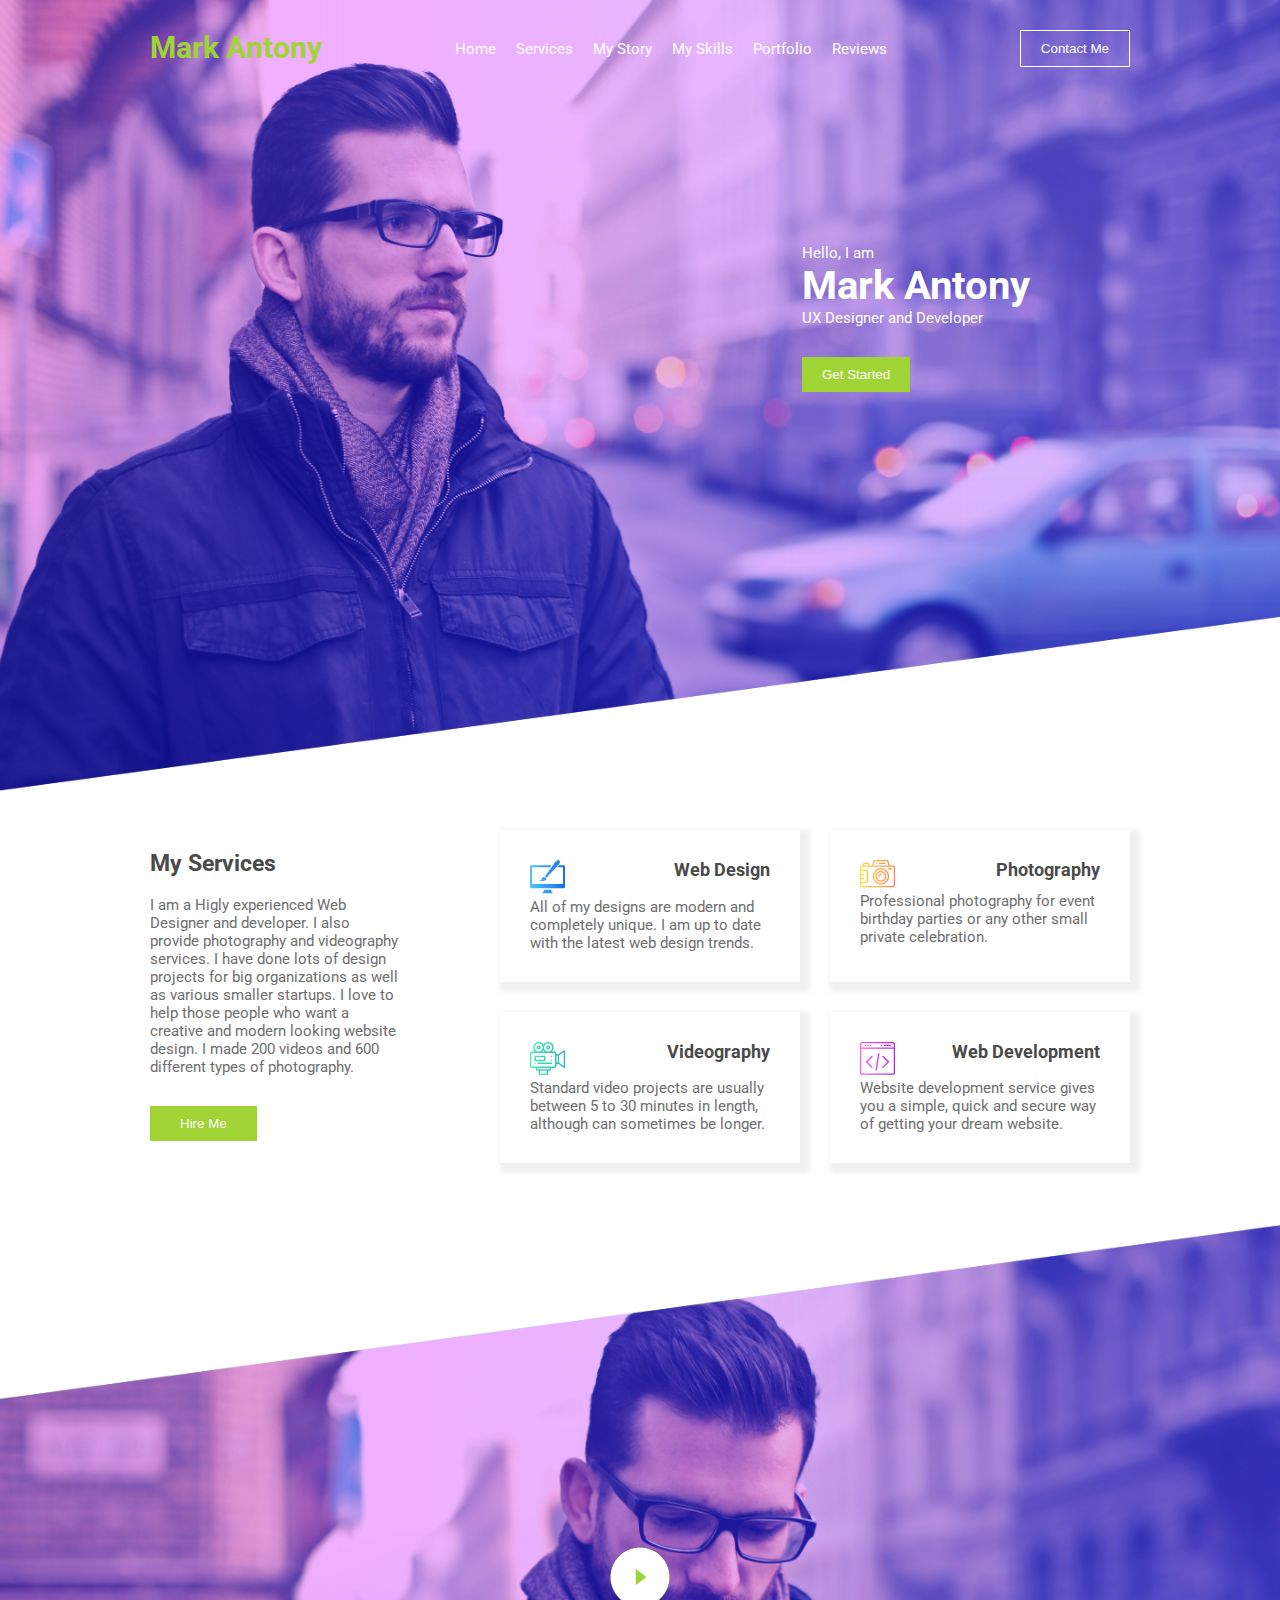
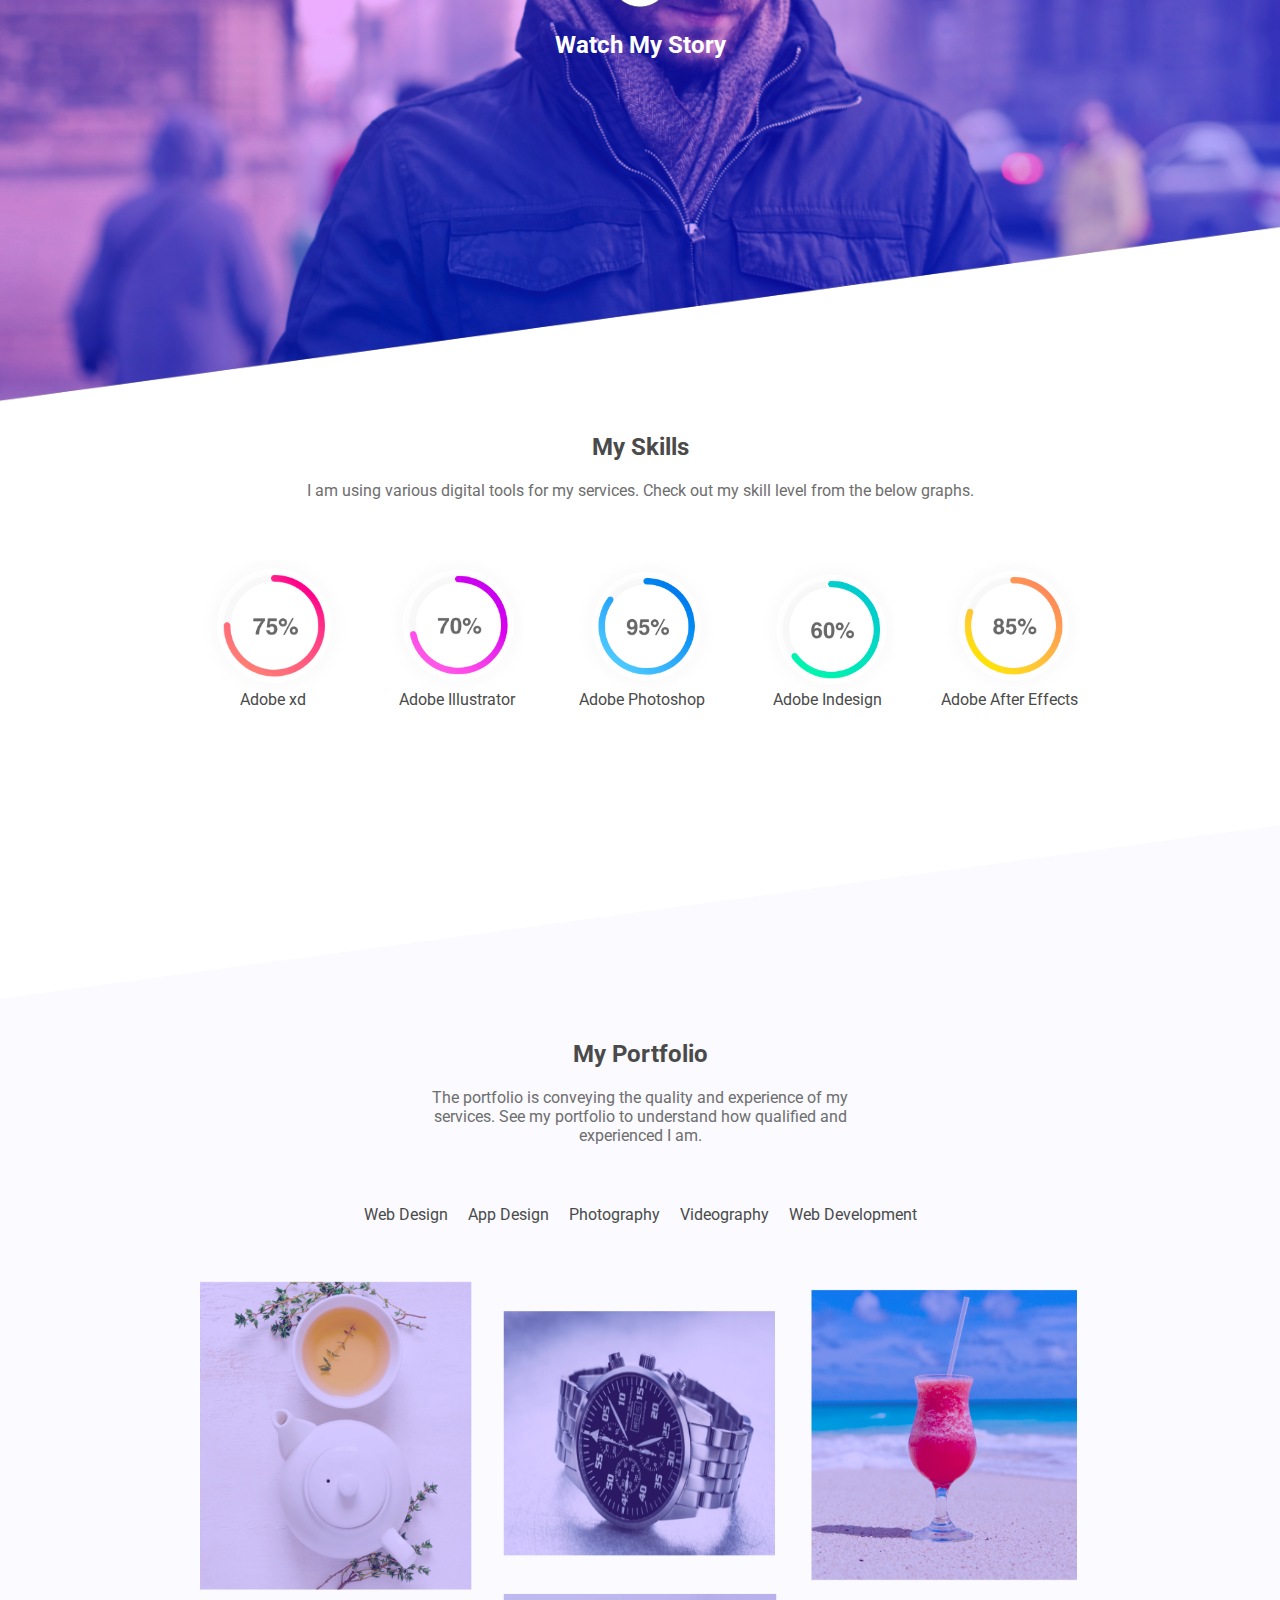
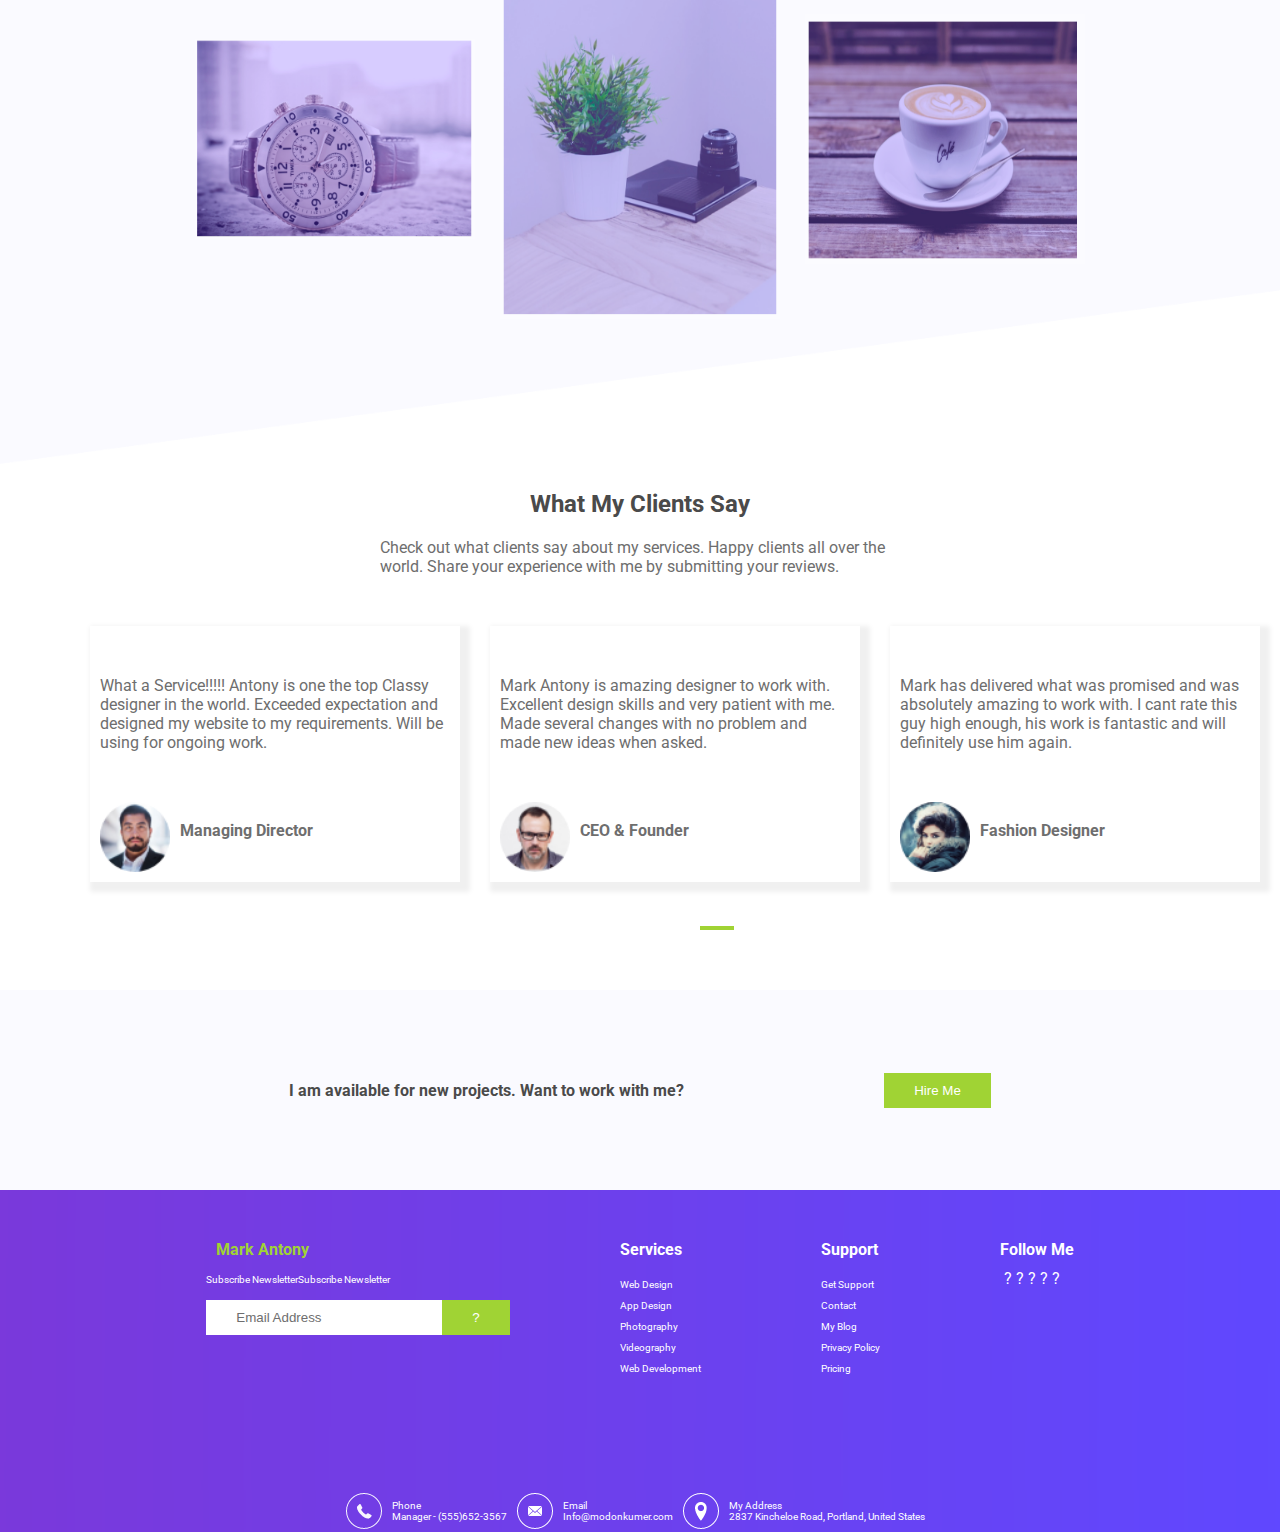
==== index.html @ 00789840 "." ====
<!DOCTYPE html>
<html lang="en">
<head>
  <meta charset="UTF-8">
  <meta name="viewport" content="width=device-width, initial-scale=1.0">
  <meta http-equiv="X-UA-Compatible" content="ie=edge">
  <link rel="stylesheet" href="/style.css">
  <link href="https://fonts.googleapis.com/css?family=Roboto&display=swap" rel="stylesheet" rel="stylesheet">
  <title>Personal Portfolio</title>
</head>
<body>
  <header>
    <div class="header">
       <h1>Mark Antony</h1>
      <nav>
        <ul>
          <li><a href ="#">Home</a></li>
          <li><a href ="#">Services</a></li>
          <li><a href ="#">My Story</a></li>
          <li><a href ="#">My Skills</a></li>
          <li><a href ="#">Portfolio</a></li>
          <li><a href ="#">Reviews</a></li>
        </ul>
      </nav>
      <button class="button1">Contact Me</button>
    </div>  
    <div class="second">
      <p>
        Hello, I am<br> <span class="name">Mark Antony</span><br>UX Designer and Developer<br>
        <button class="button2">Get Started</button>
      </p>
      
    </div>
  </header>
  <main>
    <section class="first">
      <div class="services1">
        <h2>My Services</h2>
        <p class="service1p">
          I am a Higly experienced Web Designer and developer. I also provide photography and videography services. I have done lots of design projects for big organizations as well as various smaller startups. I love to help those people who want a creative and modern looking website design. I made 200 videos and 600 different types of photography.
        </p>
        <button class="button3">
          Hire Me
        </button>
      </div>
      <div class="services2">
        <ul class="gridparent1">
          <li class="skills1">        
            <img src="/images/Union 4.png" alt="Picture of desktop">
            <h3>Web Design</h3>
            <p class="service1p">All of my designs are modern and completely unique. I am up to date with the latest web design trends.</p>
          </li>
          <li class="skills1">
            <img src="/images/Union 1.png" alt="Picture of camera">
            <h3>Photography</h3>
            <p class="service1p">Professional photography for event birthday parties or any other small private celebration.</p>
          </li>
          <li class="skills1">
            <img src="/images/Union 2.png" alt="Picture of video recorder">
            <h3>Videography</h3>
            <p class="service1p">Standard video projects are usually between 5 to 30 minutes in length, although can sometimes be longer.</p>
          </li>
          <li class="skills1">
            <img src="/images/Union 3.png" alt="Picture of code">
            <h3>Web Development</h3>
            <p class="service1p">Website development service gives you a simple, quick and secure way of getting your dream website.</p>
          </li>
        </ul>
      </div>
    </section>
    <section class="seconds">
      <a href="#">
        <img class="playbutton" src="/images/Group 8467.png" alt="">
      </a>
      <h2 class="video">Watch My Story</h2>
    </section>
    <section class="thirds">
      <h2>My Skills</h2>
      <p class="skilldescription">
        I am using various digital tools for my services. Check out my skill level from the below graphs.
      </p>
      <ul class="skillgroup">
        <li class="myskills xd">
          <img class="circles" src="/images/red.png" alt="red circle">
            Adobe xd
        </li>
        <li class="myskills">
          <img class="circles" src="/images/purple.png" alt="purple circle">
            Adobe Illustrator
        </li>
        <li class="myskills">
          <img class="circles" src="/images/blue.png" alt="blue cirlce">
            Adobe Photoshop
        </li>
         <li class="myskills">
          <img class="circles" src="/images/green.png" alt="green circle">
            Adobe Indesign
        </li>
        <li class="myskills effects">
          <img class="circles" src="/images/orange.png" alt="orange circle">
            Adobe After Effects
        </li>
      </ul>
    </section>
    <section class="fourths">
      <div class="myportfolio">
        <h2>My Portfolio</h2>
        <p class="fourthp">
          The portfolio is conveying the quality and experience of my services. See my portfolio to understand how qualified and experienced I am.
        </p>
      </div>
      <ul class="fourthportfolio">
        <li>
          <a href="#" class="hover">Web Design</a>
        </li>
        <li>
          <a href="#" class="hover">App Design</a>
        </li>
        <li>
          <a href="#" class="hover">Photography</a>
        </li>
        <li>
          <a href="#" class="hover">Videography</a>
        </li>
        <li>
          <a href="#" class="hover">Web Development</a>
        </li>
      </ul>
      <div class="imagegrid">
        <img class="portimages1" src="/images/teacup.png" alt="Teacup">
        <img class="portimages2" src="/images/watch2.png" alt="watch">
        <img class="portimages3" src="/images/drink.png" alt="drink">
        <img class="portimages4" src="/images/watch1.png" alt="watch">
        <img class="portimages5" src="/images/productivity.png" alt="plant and desk">
        <img class="portimages6" src="/images/coffee.png" alt="coffee">
      </div>
    </section>
    <section class="fifths">
      <div>
        <h2 class="soloh2">What My Clients Say</h2>
        <p class="clients">
          Check out what clients say about my services. Happy clients all over the world. Share your experience with me by submitting your reviews.
        </p>
      </div>
      <div>
        <ul class="clientgrid">
          <li class="clients1">
            <p>
              What a Service!!!!! Antony is one the top Classy designer in the world. Exceeded expectation and designed my website to my requirements. Will be using for ongoing work.
            </p>
            <div class="random">
              <img class="clientimage" src="/images/Mask Group 6.png" alt="Picture of man">
            <h4>
              David Beckham <br>
              <span class="h4">Managing Director</span>
            </h4>
            </div>
            
              
          </li>
          <li class="clients1">
            <p>
              Mark Antony is amazing designer to work with. Excellent design skills and very patient with me. Made several changes with no problem and made new ideas when asked.
            </p>
            <div class="random">
              <img class="clientimage" src="/images/Mask Group 18.png" alt="Picture of man">
            <h4>
              David Luiz <br>
              <span class="h4">CEO & Founder</span>
            </h4>
              
            </div>
          </li>
          <li class="clients1">
            <p>
              Mark has delivered what was promised and was absolutely amazing to work with. I cant rate this guy high enough, his work is fantastic and will definitely use him again.
            </p>
            <div class="random">
              <img class="clientimage" src="/images/Mask Group 19.png" alt="Picture of woman">
              <h4>
                Donna Karan <br> <span class="h4">Fashion Designer</span>
              </h4>
            </div>
          </li>
        </ul>
      </div>
      <div class="line">
      </div>
    </section>
    <section class="six">
      <p>
        I am available for new projects. Want to work with me?
      </p>
      <button class="hirebutton">
        Hire Me
      </button>
    </section>
  </main>
  <footer >
    <div class="final">
      <section class="final1">
        <h4 class="footername">Mark Antony</h4>
        <p class="footernews"><a href="#" class="hover2">Subscribe Newsletter</a>Subscribe Newsletter</p>
        <form action="">
          <input type="email" value="Email Address">
          <button class="question">
            ?
          </button>
        </form>
        
      </section>
      <section class="final2">
        <h4>Services</h4>
        <ul class="services3">
          <li>
            <a href="#" class="hover2">
              Web Design
            </a>
          </li>
          <li>
            <a href="#" class="hover2">
              App Design
            </a>
            
          </li>
          <li>
            <a href="#" class="hover2">              
              Photography
            </a>
            
          </li>
          <li>
            <a href="#" class="hover2">
              Videography
            </a>
            
          </li>
          <li>
            <a href="#" class="hover2">
              Web Development
            </a>
            
          </li>
        </ul>
      </section>
      <section class="final3">
        <h4>Support</h4>
        <ul class="support">
          <li>
            <a href="#" class="hover2">
              Get Support
            </a>
           
          </li>
          <li>
            <a href="#" class="hover2">
              Contact
            </a>
            
          </li>
          <li>
            <a href="#" class="hover2">
              My Blog
            </a>
            
          </li>
          <li>
            <a href="#" class="hover2">
              Privacy Policy
            </a>
            
          </li>
          <li>
            <a href="#" class="hover2">
              Pricing
            </a>
            
          </li>
        </ul>
      </section>
      <section class="final4">
        <h4>Follow Me</h4>
        <p class="entity">
        &quest;
        &quest;
        &quest;
        &quest;
        &quest;
        </p>
      </section>
    </div>
    
    <div class="contacts">
      <ul class="contactlistmain">
        <img src="/images/phone1.png" alt="Phone">
        <li class="contactlist">
          Phone<br>
          <span>Manager - (555)652-3567</span>
        </li>
        <img src="/images/mail2.png" alt="mail">
        <li class="contactlist">
          Email <br>
          <span>Info@modonkumer.com</span>
        </li>
        <img src="/images/map2.png" alt="map">
        <li class="contactlist">
          My Address <br>
          <span>2837 Kincheloe Road, Portland, United States</span>
        </li>
      </ul>
    </div>
    
  </footer>
</body>
</html>
---- style.css ----
* {
  margin: 0;
  padding: 0;
}
body {
  /* height: 100%; */
}
header {
  background-image: url(/images/Mask\ Group\ 17.png), url(/images/Component\ 1\ –\ 1.png);
  position: relative;
  background-position: center;
  background-repeat: no-repeat;
  background-size: cover;
  background-blend-mode: overlay;
  color: #ffffff;
  font-family: 'Roboto', sans-serif;
  height: 800px;
}
.header {
  display: flex;
  justify-content: space-between;
  align-items: flex-start;
  margin: 0 150px;
  font-size: 15px;
  padding-top: 30px
} 
.first {
  display: flex;
  justify-content: space-between;
  align-items: flex-start;
  margin: 0 150px 50px 150px;
  font-size: 15px;
  padding-top: 30px;
  
} 
.second {
  display: flex;
  justify-content: flex-end;
  align-items: center;
  height: 500px;
  margin-right: 250px;
  font-size: 15px;
}
.name {
  font-size: 40px;
  font-weight: bold;
}
.button2 {
  color: #ffffff;
  margin-top: 30px;
  background-color: #A0D334;
  padding: 10px 20px;
  border: none;
}
h1 {
  color: #A0D334;
  font-family: 'Roboto', sans-serifo;
  
  /* padding-left: 50px;
  padding-top: 50px */
}
ul {
   list-style: none;
   display: flex;
   justify-content: space-between;
}
li {
  padding: 10px;
}
a {
  text-decoration: none;
  color: #ffffff;
}
a:hover {
  color: #A0D334;
  border-bottom: 1px solid #A0D334;
  padding-bottom: 4px;
}
.button1 {
  color: #ffffff;
  background-color: transparent;
  border: 1px solid #ffffff;
  padding: 10px 20px;
}
button:hover {
  background-color: #009a00;
}
main {
  font-family: 'Roboto', sans-serifo;
}
.services1 {
  padding-right: 100px;
}
h2 {
  color: #4A4A4A;
  margin: 20px 0;
  
}
.service1p {
  color: #6E6E6E;
  clear: both;
}
.button3 {
  color: #ffffff;
  margin-top: 30px;
  background-color: #A0D334;
  padding: 10px 30px;
  border: none;
}
.services2 {
  
}
.gridparent1 {
  display: grid;
  grid-template-columns: 300px 300px;
  grid-gap: 30px;
  /* grid-template-rows: 300px 300px; */
  
}
.skills1 {
  box-shadow: 5px 5px 5px 5px #f0f0f0;
  padding: 30px;

}
img {
  display: inline;

}
h3 {
  color: #4A4A4A;
  float: right;
}
.seconds {
  background-image: url(/images/Video\ pic.png), url(/images/Path\ 2834.png);
  background-blend-mode: overlay;
  position: relative;
  background-position: center;
  background-repeat: no-repeat;
  background-size: cover;
  height: 800px;
  display: flex;
  justify-content: center;
  align-items: center;
  flex-direction: column;
}
.video {
  color: #ffffff;
  display: block;
}
.playbutton {
  margin: 0 auto;
  height: 60px;
}
.thirds {
  text-align: center;
  margin-bottom: 100px;

}
.skilldescription {
  color: #6E6E6E;
  margin-bottom: 50px;
}
.skillgroup {
  margin: 0 150px 50px 150px;
}
.myskills {
  color: #4A4A4A;
  display: flex;
  justify-content: center;
  align-items: center;
  flex-direction: column;
}
.circles {
  height: 130px;
}
.xd {
  padding-left: 50px;
}
.effects {
  padding-right: 50px;
}
.fourths {
  text-align: center;
  background-image: url(/images/Path\ 2836.png);
  background-size: cover;
  background-repeat: no-repeat;
  background-position: center;
  position: center;
  height: 1250px;
  padding-top: 1px;
}
.myportfolio {
  display: flex;
  justify-content: center;
  align-items: center;
  margin-top: 200px;
  margin-bottom: 50px;
  padding: 0 400px;
  flex-direction: column;
}
.fourthp {
  color: #6E6E6E;
}
.fourthportfolio {
  color: #4A4A4A;
  display: flex;
  justify-content: center;
  margin-bottom: 50px;
}
.hover {
  color: #4A4A4A;
}
.hover:hover {
  color: #A0D334;
  border-bottom: 1px solid #A0D334;
  padding-bottom: 4px;
}
.imagegrid {
  display: grid;
  justify-content: center;
  grid-template-columns: 300px 300px 300px;
  grid-template-rows: 300px 300px;
  grid-gap: 5px;
}
.portimages1 {
  height: 320px;
  width: 280px;
  justify-self: center;
  align-self: center;
}
.portimages2 {
  height: 250px;
  width: 280px;
  justify-self: center;
  align-self: center;
}
.portimages3 {
  height: 300px;
  width: 280px;
  justify-self: center;
  align-self: center;
}
.portimages4 {
  height: 200px;
  width: 280px;
  justify-self: center;
  align-self: center;
}
.portimages5 {
  height: 330px;
  width: 280px;
  justify-self: center;
  align-self: start;
}
.portimages6 {
  height: 250px;
  width: 280px;
  justify-self: center;
  align-self: center;
}
.fifths {
  text-align: left;
  height: 500px;
}
.soloh2 {
  text-align: center;
}
.clients {
  color: #6E6E6E;
  padding: 0 380px;
  margin-bottom: 50px;

}
.clientgrid {
  display: grid;
  grid-gap: 100px;
  grid-template-columns: 300px 300px 300px;
  justify-content: center;
  height: 200px;
}
.clients1 {
  display: flex;
  flex-direction: column;
  justify-content: flex-start;
  color: #6E6E6E;
  box-shadow: 5px 5px 5px 5px #f0f0f0;
  width: 350px;
  clear: both;
  padding-top: 50px;
}
.random {
  display: flex;
  padding-top: 50px;
}
.clientimage {
  height: 70px;
}
.h4 {
  color: #6E6E6E;
}
h4 {
  color: #4A4A4A;
  padding-left: 10px;
}
.line {
  border: 2px solid #A0D334;
  margin-top: 100px;
  width: 30px;
  margin-left: 700px;
}
.six {
  background-image: url(/images/Path\ 8198.png);
  background-size: cover;
  background-position: center;
  background-repeat: no-repeat;
  height: 200px;
  color: #4A4A4A;
  font-weight: bold;
  display: flex;
  justify-content: center;
  align-items: center;
}
.hirebutton {
  color: #ffffff;
  margin-left: 200px;
  background-color: #A0D334;
  padding: 10px 30px;
  border: none;
}
.final {
  background-image: url(/images/Rectangle\ 115.png);
  background-size: cover;
  background-position: center;
  background-repeat: no-repeat;
  height: 300px;
  display: flex;
  justify-content: center;
  /* flex-direction: column; */
  align-items: flex-start;
  color: #ffffff;
  font-family: 'Roboto', sans-serifo;
}
.final1 {
  display: flex;
  justify-content: center;
  flex-direction: column;
  margin: 50px 50px 0 50px;
}
.final2 {
  margin: 50px 50px 0 50px;

}
.services3 {
  display: flex;
  justify-content: center;
  flex-direction: column;
  font-size: 10px;
  line-height: 1px;
  margin-top: 15px;
}
.final3 {
  margin: 50px 50px 0 50px;
}
 .support {
  display: flex;
  justify-content: flex-start;
  flex-direction: column;
  font-size: 10px;
  line-height: 1px;
  margin-top: 15px;
}
.final4 {
  display: flex;
  justify-content: flex-start;
  flex-direction: column;
  margin: 50px 50px 0 50px;

}
h4 {
  color: #ffffff;
}
.footername {
  color: #A0D334;
}
.footernews {
  font-size: 10px;
  margin: 15px 0;
}
.question {
  color: #ffffff;
  background-color: #A0D334;
  padding: 10px 30px;
  border: none;
}
input {
  color: #6E6E6E;
  background-color: #ffffff;
  padding: 10px 30px;
  border: none;
  margin-right: -5px;
}
.entity {
  text-align: center;
  margin-top: 10px;
}
.contacts {
  background-image: url(/images/Rectangle\ 115.png);
  background-size: cover;
  background-position: center;
  background-repeat: no-repeat;
  color: #ffffff;
  font-family: 'Roboto', sans-serifo;
  font-size: 10px;
  display: flex;
  justify-content: center;
}
.border {
  border-bottom: 2px solid #ffffff;
  border-width: 1px;
  padding: 0 10px;
}
.contactlistmain {
  display: flex;
  align-items: center;
  justify-content: center;
  
  
}
.contactlist {
  text-align: left;
}
.hover2 {
  color: #ffffff;
}
.hover:hover {
  color: #A0D334;
  border-bottom: 1px solid #A0D334;
  padding-bottom: 4px;
}
@media screen and (max-width: 600px) {
  * {
    margin: 0;
    padding: 0;
  }
  .header {
    width: 100%;
    text-align: center;
    display: flex;
    align-items: center;
    padding-right: 150px;
  }
  .first {
    display: flex;
    justify-content: center;
  }
  .services1 {
    display: flex;
    justify-content: center;
    flex-direction: column;
    width: 100%;
    height: 100px;
    align-items: flex-start;
  }
  .services2 {
    display: flex;
    justify-content: center;
    flex-direction: column;
    width: 100%;
    align-items: flex-end;
  }
  .skillgroup {
    display: flex;
    justify-content: center;
    align-items: center;
  }
  ul {
    display: flex;
    justify-content: center;
    align-items: center;
  }
}
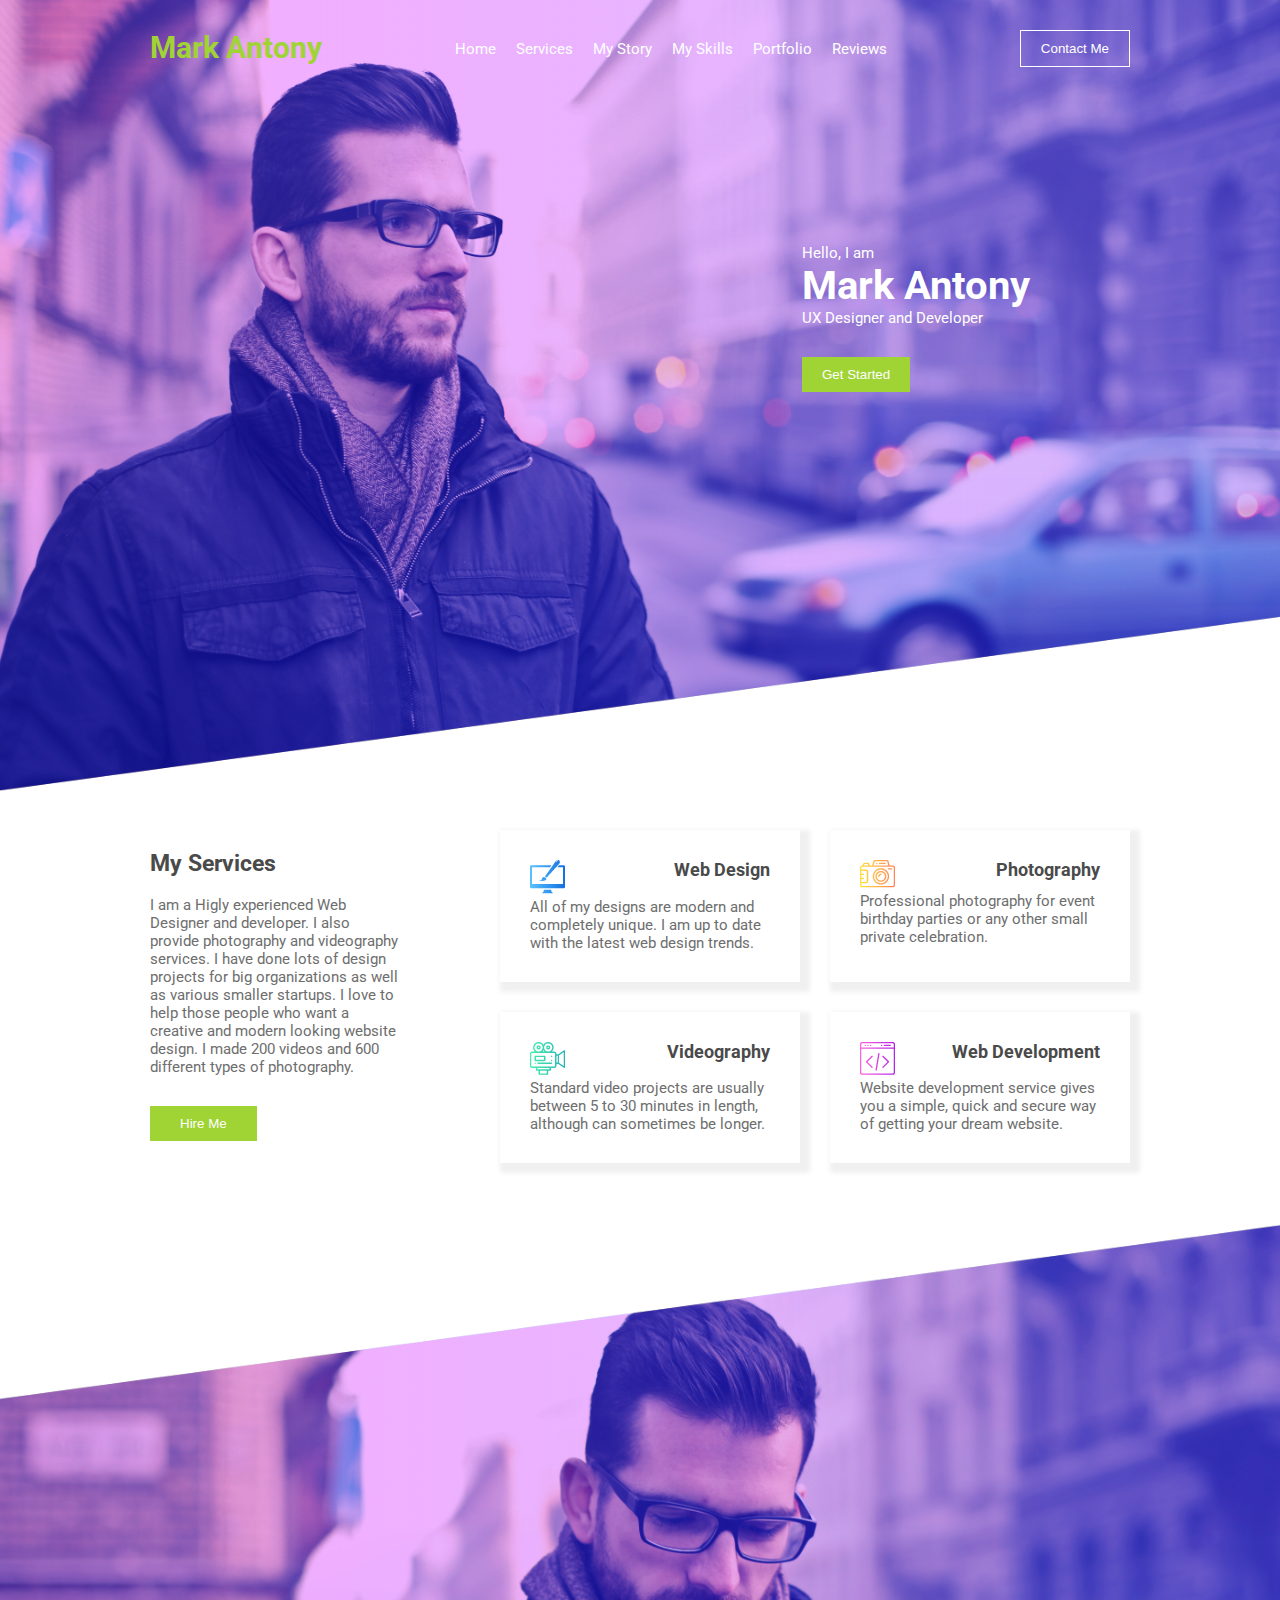
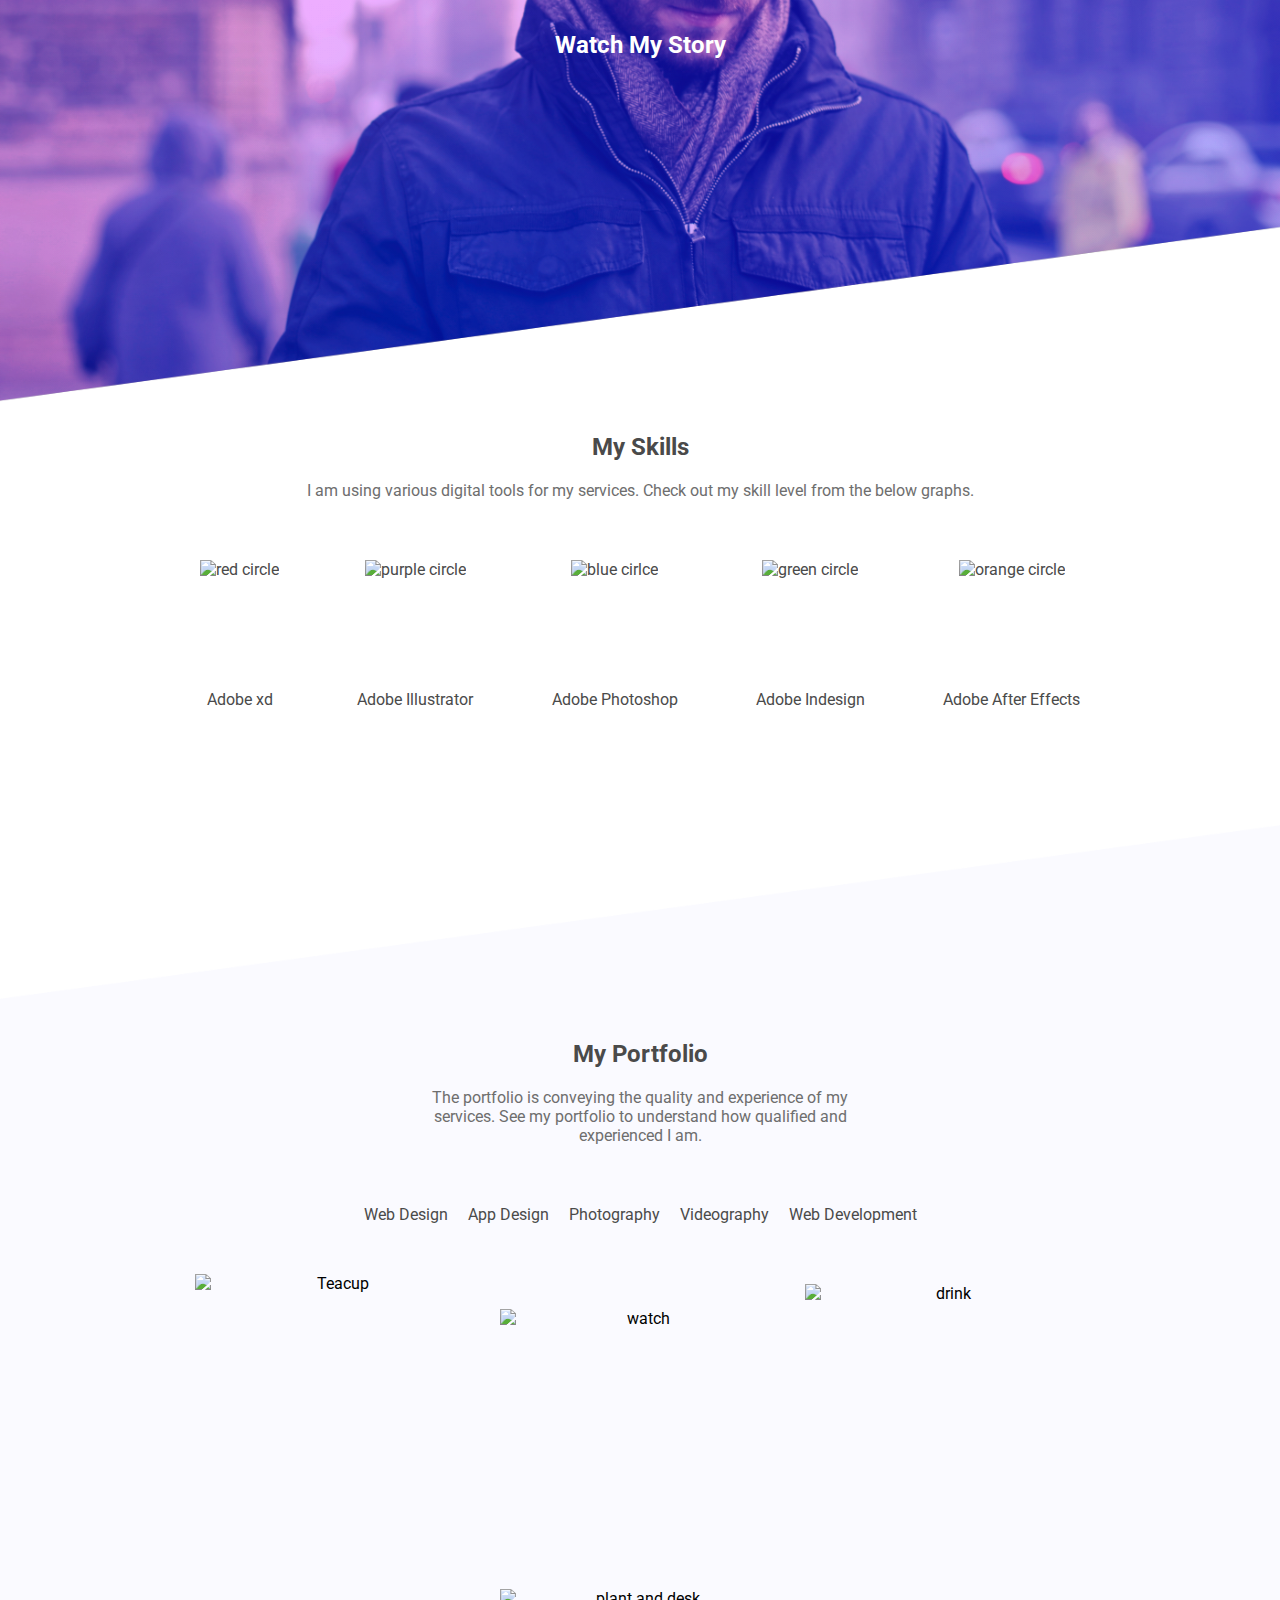
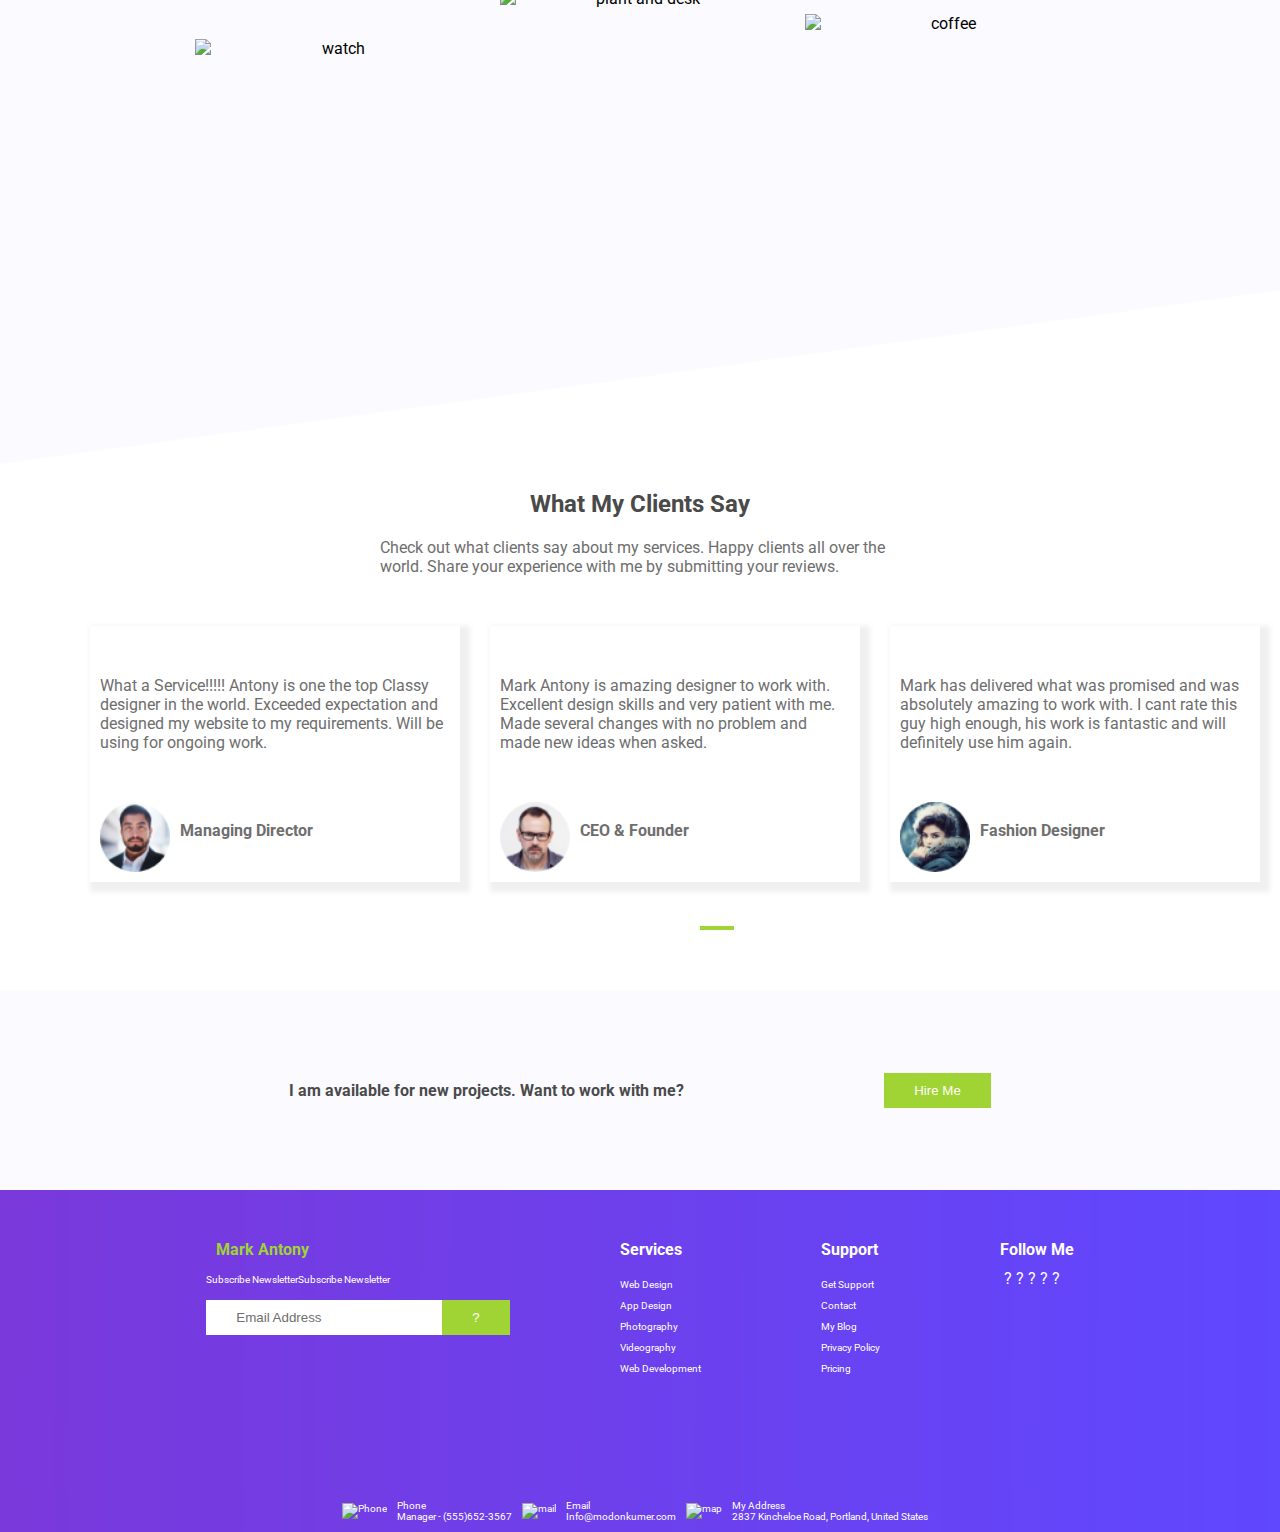
==== commit b483611a: "." ====
--- a/index.html
+++ b/index.html
@@ -4,7 +4,7 @@
   <meta charset="UTF-8">
   <meta name="viewport" content="width=device-width, initial-scale=1.0">
   <meta http-equiv="X-UA-Compatible" content="ie=edge">
-  <link rel="stylesheet" href="/style.css">
+  <link rel="stylesheet" href="style.css">
   <link href="https://fonts.googleapis.com/css?family=Roboto&display=swap" rel="stylesheet" rel="stylesheet">
   <title>Personal Portfolio</title>
 </head>
@@ -46,22 +46,22 @@
       <div class="services2">
         <ul class="gridparent1">
           <li class="skills1">        
-            <img src="/images/Union 4.png" alt="Picture of desktop">
+            <img src="images/Union 4.png" alt="Picture of desktop">
             <h3>Web Design</h3>
             <p class="service1p">All of my designs are modern and completely unique. I am up to date with the latest web design trends.</p>
           </li>
           <li class="skills1">
-            <img src="/images/Union 1.png" alt="Picture of camera">
+            <img src="images/Union 1.png" alt="Picture of camera">
             <h3>Photography</h3>
             <p class="service1p">Professional photography for event birthday parties or any other small private celebration.</p>
           </li>
           <li class="skills1">
-            <img src="/images/Union 2.png" alt="Picture of video recorder">
+            <img src="images/Union 2.png" alt="Picture of video recorder">
             <h3>Videography</h3>
             <p class="service1p">Standard video projects are usually between 5 to 30 minutes in length, although can sometimes be longer.</p>
           </li>
           <li class="skills1">
-            <img src="/images/Union 3.png" alt="Picture of code">
+            <img src="images/Union 3.png" alt="Picture of code">
             <h3>Web Development</h3>
             <p class="service1p">Website development service gives you a simple, quick and secure way of getting your dream website.</p>
           </li>
@@ -70,7 +70,7 @@
     </section>
     <section class="seconds">
       <a href="#">
-        <img class="playbutton" src="/images/Group 8467.png" alt="">
+        <img class="playbutton" srcimages/Group 8467.png" alt="">
       </a>
       <h2 class="video">Watch My Story</h2>
     </section>
@@ -81,23 +81,23 @@
       </p>
       <ul class="skillgroup">
         <li class="myskills xd">
-          <img class="circles" src="/images/red.png" alt="red circle">
+          <img class="circles" src=images/red.png" alt="red circle">
             Adobe xd
         </li>
         <li class="myskills">
-          <img class="circles" src="/images/purple.png" alt="purple circle">
+          <img class="circles" src=images/purple.png" alt="purple circle">
             Adobe Illustrator
         </li>
         <li class="myskills">
-          <img class="circles" src="/images/blue.png" alt="blue cirlce">
+          <img class="circles" src=images/blue.png" alt="blue cirlce">
             Adobe Photoshop
         </li>
          <li class="myskills">
-          <img class="circles" src="/images/green.png" alt="green circle">
+          <img class="circles" src=images/green.png" alt="green circle">
             Adobe Indesign
         </li>
         <li class="myskills effects">
-          <img class="circles" src="/images/orange.png" alt="orange circle">
+          <img class="circles" src=images/orange.png" alt="orange circle">
             Adobe After Effects
         </li>
       </ul>
@@ -127,12 +127,12 @@
         </li>
       </ul>
       <div class="imagegrid">
-        <img class="portimages1" src="/images/teacup.png" alt="Teacup">
-        <img class="portimages2" src="/images/watch2.png" alt="watch">
-        <img class="portimages3" src="/images/drink.png" alt="drink">
-        <img class="portimages4" src="/images/watch1.png" alt="watch">
-        <img class="portimages5" src="/images/productivity.png" alt="plant and desk">
-        <img class="portimages6" src="/images/coffee.png" alt="coffee">
+        <img class="portimages1" srcimages/teacup.png" alt="Teacup">
+        <img class="portimages2" srcimages/watch2.png" alt="watch">
+        <img class="portimages3" srcimages/drink.png" alt="drink">
+        <img class="portimages4" srcimages/watch1.png" alt="watch">
+        <img class="portimages5" srcimages/productivity.png" alt="plant and desk">
+        <img class="portimages6" srcimages/coffee.png" alt="coffee">
       </div>
     </section>
     <section class="fifths">
@@ -149,7 +149,8 @@
               What a Service!!!!! Antony is one the top Classy designer in the world. Exceeded expectation and designed my website to my requirements. Will be using for ongoing work.
             </p>
             <div class="random">
-              <img class="clientimage" src="/images/Mask Group 6.png" alt="Picture of man">
+              <img class="clientimage" src="
+images/Mask Group 6.png" alt="Picture of man">
             <h4>
               David Beckham <br>
               <span class="h4">Managing Director</span>
@@ -163,7 +164,8 @@
               Mark Antony is amazing designer to work with. Excellent design skills and very patient with me. Made several changes with no problem and made new ideas when asked.
             </p>
             <div class="random">
-              <img class="clientimage" src="/images/Mask Group 18.png" alt="Picture of man">
+              <img class="clientimage" src="
+images/Mask Group 18.png" alt="Picture of man">
             <h4>
               David Luiz <br>
               <span class="h4">CEO & Founder</span>
@@ -176,7 +178,8 @@
               Mark has delivered what was promised and was absolutely amazing to work with. I cant rate this guy high enough, his work is fantastic and will definitely use him again.
             </p>
             <div class="random">
-              <img class="clientimage" src="/images/Mask Group 19.png" alt="Picture of woman">
+              <img class="clientimage" src="
+images/Mask Group 19.png" alt="Picture of woman">
               <h4>
                 Donna Karan <br> <span class="h4">Fashion Designer</span>
               </h4>
@@ -292,17 +295,17 @@
     
     <div class="contacts">
       <ul class="contactlistmain">
-        <img src="/images/phone1.png" alt="Phone">
+        <img srcimages/phone1.png" alt="Phone">
         <li class="contactlist">
           Phone<br>
           <span>Manager - (555)652-3567</span>
         </li>
-        <img src="/images/mail2.png" alt="mail">
+        <img srcimages/mail2.png" alt="mail">
         <li class="contactlist">
           Email <br>
           <span>Info@modonkumer.com</span>
         </li>
-        <img src="/images/map2.png" alt="map">
+        <img srcimages/map2.png" alt="map">
         <li class="contactlist">
           My Address <br>
           <span>2837 Kincheloe Road, Portland, United States</span>
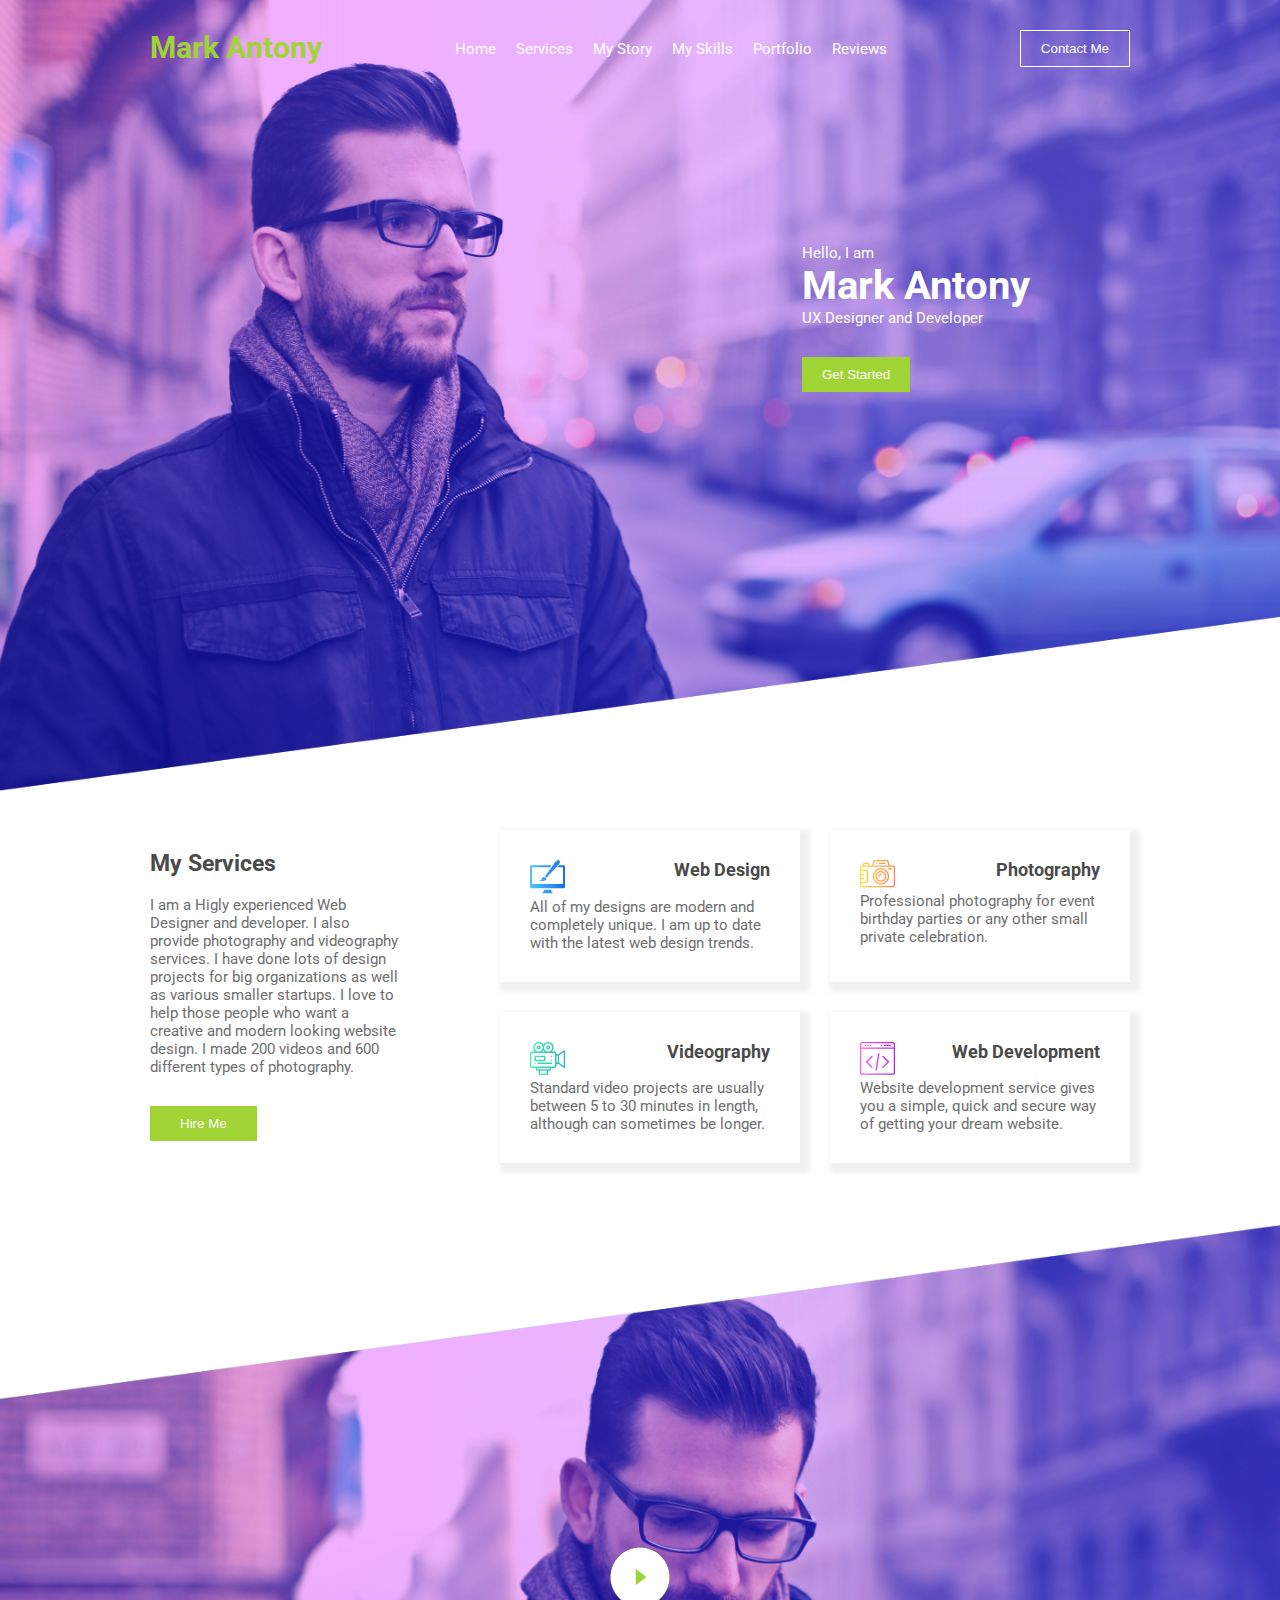
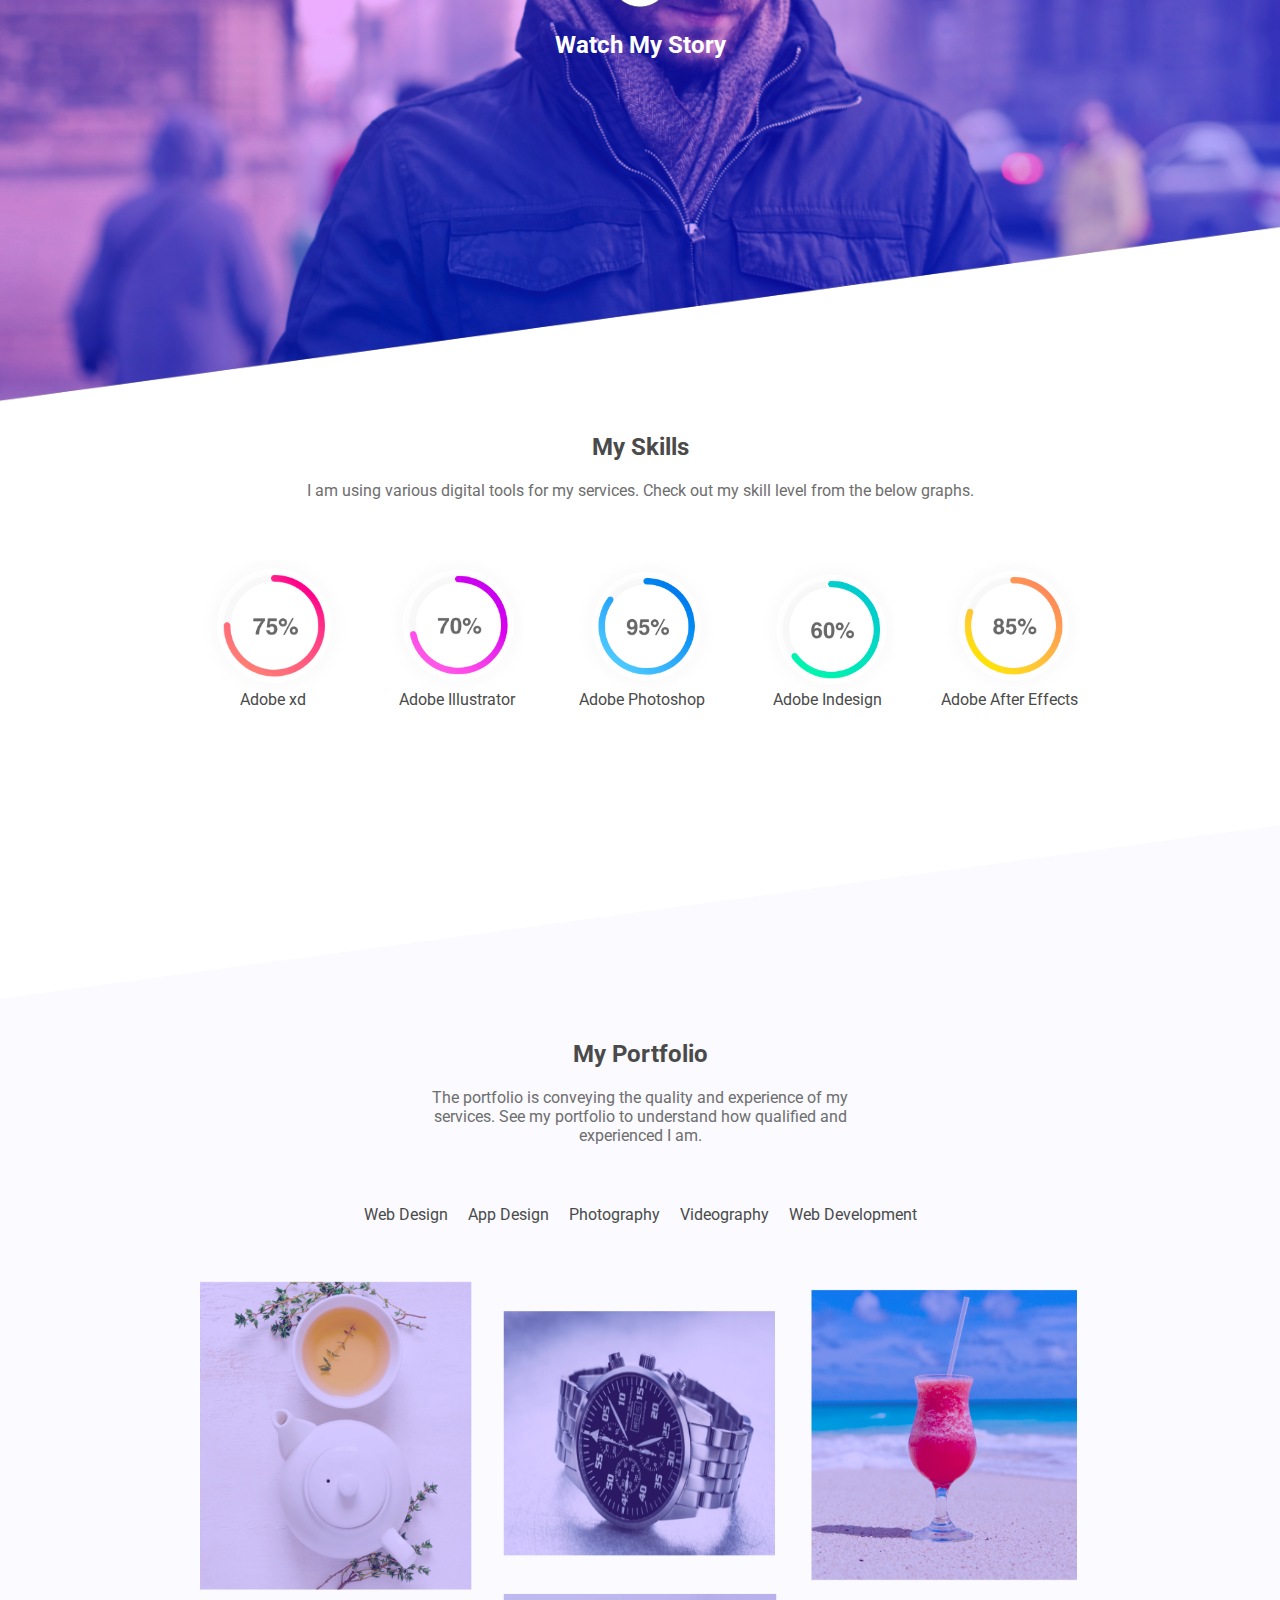
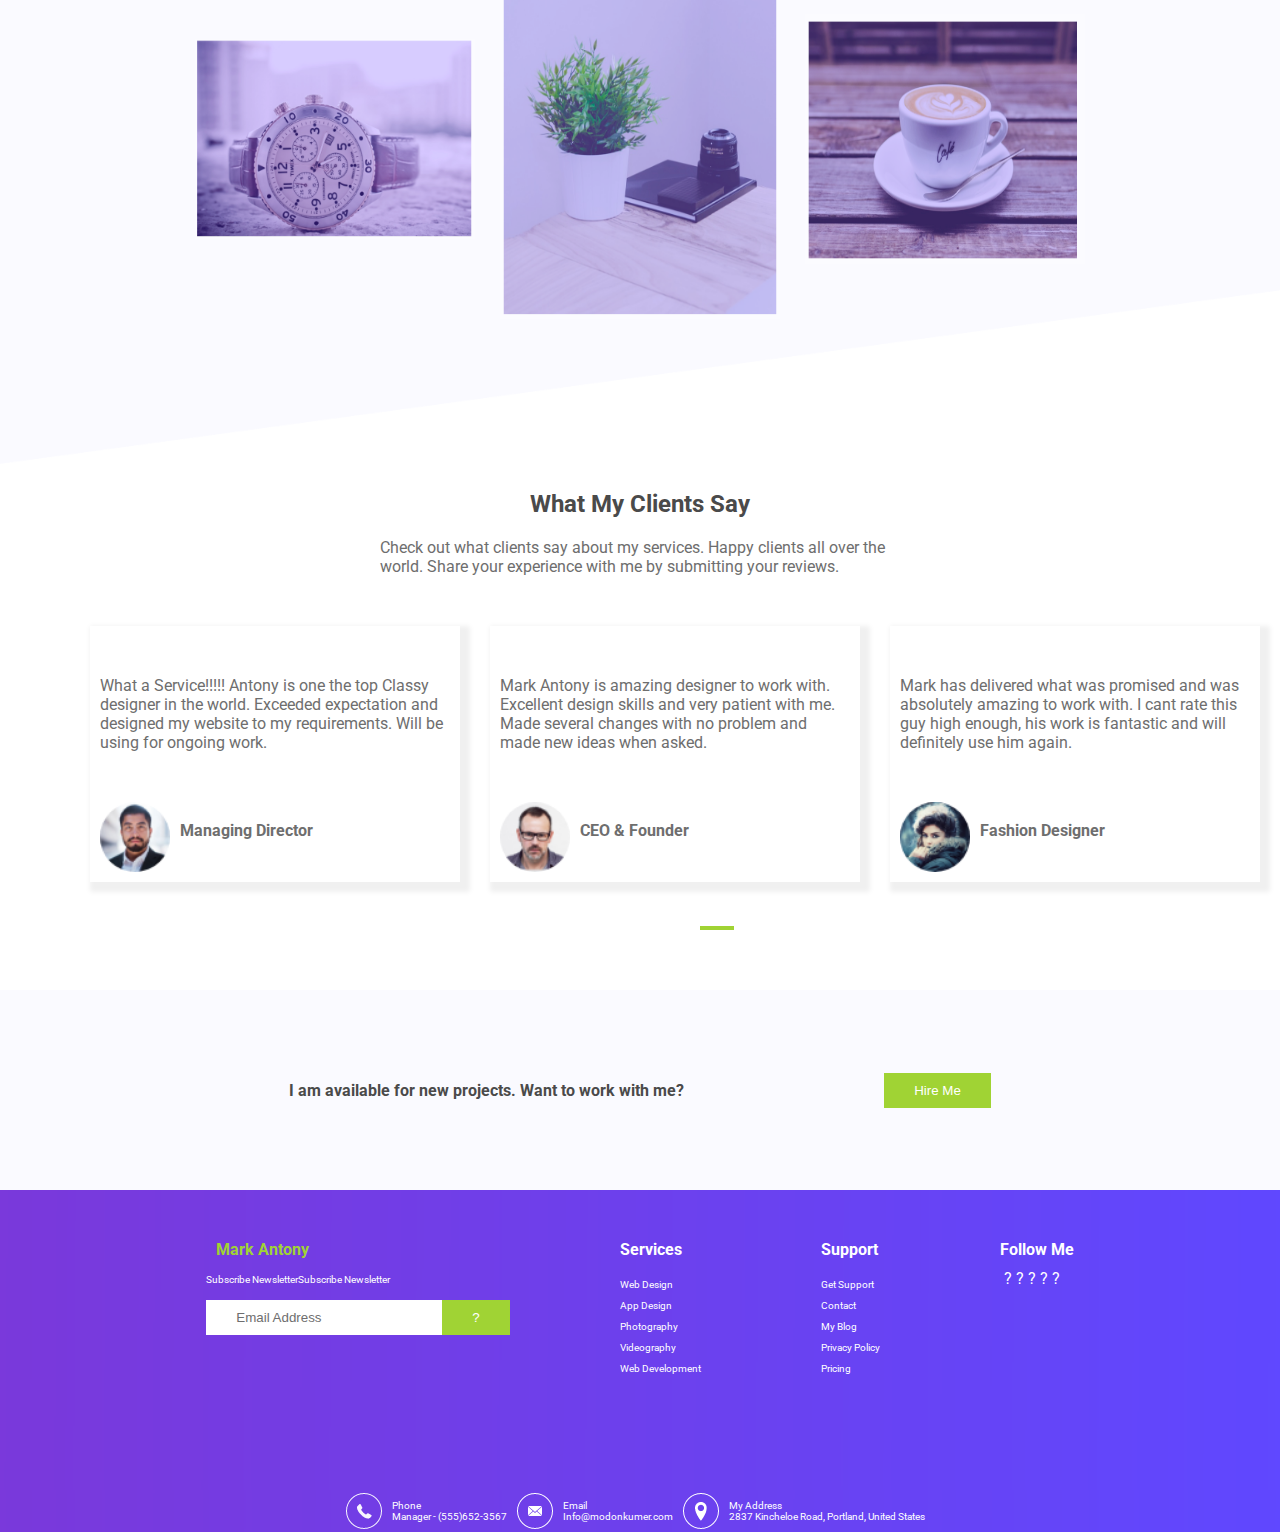
==== commit f4b7f3c5: "Updated for web deployment" ====
--- a/index.html
+++ b/index.html
@@ -4,8 +4,8 @@
   <meta charset="UTF-8">
   <meta name="viewport" content="width=device-width, initial-scale=1.0">
   <meta http-equiv="X-UA-Compatible" content="ie=edge">
-  <link rel="stylesheet" href="style.css">
-  <link href="https://fonts.googleapis.com/css?family=Roboto&display=swap" rel="stylesheet" rel="stylesheet">
+  <link rel="stylesheet" href="/style.css">
+  <link href="https://fonts.googleapis.com/css?family=Roboto&display=swap" rel="stylesheet">
   <title>Personal Portfolio</title>
 </head>
 <body>
@@ -46,22 +46,22 @@
       <div class="services2">
         <ul class="gridparent1">
           <li class="skills1">        
-            <img src="images/Union 4.png" alt="Picture of desktop">
+            <img src="/images/Union 4.png" alt="Picture of desktop">
             <h3>Web Design</h3>
             <p class="service1p">All of my designs are modern and completely unique. I am up to date with the latest web design trends.</p>
           </li>
           <li class="skills1">
-            <img src="images/Union 1.png" alt="Picture of camera">
+            <img src="/images/Union 1.png" alt="Picture of camera">
             <h3>Photography</h3>
             <p class="service1p">Professional photography for event birthday parties or any other small private celebration.</p>
           </li>
           <li class="skills1">
-            <img src="images/Union 2.png" alt="Picture of video recorder">
+            <img src="/images/Union 2.png" alt="Picture of video recorder">
             <h3>Videography</h3>
             <p class="service1p">Standard video projects are usually between 5 to 30 minutes in length, although can sometimes be longer.</p>
           </li>
           <li class="skills1">
-            <img src="images/Union 3.png" alt="Picture of code">
+            <img src="/images/Union 3.png" alt="Picture of code">
             <h3>Web Development</h3>
             <p class="service1p">Website development service gives you a simple, quick and secure way of getting your dream website.</p>
           </li>
@@ -70,7 +70,7 @@
     </section>
     <section class="seconds">
       <a href="#">
-        <img class="playbutton" srcimages/Group 8467.png" alt="">
+        <img class="playbutton" src="/images/Group 8467.png" alt="">
       </a>
       <h2 class="video">Watch My Story</h2>
     </section>
@@ -81,23 +81,23 @@
       </p>
       <ul class="skillgroup">
         <li class="myskills xd">
-          <img class="circles" src=images/red.png" alt="red circle">
+          <img class="circles" src="/images/red.png" alt="red circle">
             Adobe xd
         </li>
         <li class="myskills">
-          <img class="circles" src=images/purple.png" alt="purple circle">
+          <img class="circles" src="/images/purple.png" alt="purple circle">
             Adobe Illustrator
         </li>
         <li class="myskills">
-          <img class="circles" src=images/blue.png" alt="blue cirlce">
+          <img class="circles" src="/images/blue.png" alt="blue cirlce">
             Adobe Photoshop
         </li>
          <li class="myskills">
-          <img class="circles" src=images/green.png" alt="green circle">
+          <img class="circles" src="/images/green.png" alt="green circle">
             Adobe Indesign
         </li>
         <li class="myskills effects">
-          <img class="circles" src=images/orange.png" alt="orange circle">
+          <img class="circles" src="/images/orange.png" alt="orange circle">
             Adobe After Effects
         </li>
       </ul>
@@ -127,12 +127,12 @@
         </li>
       </ul>
       <div class="imagegrid">
-        <img class="portimages1" srcimages/teacup.png" alt="Teacup">
-        <img class="portimages2" srcimages/watch2.png" alt="watch">
-        <img class="portimages3" srcimages/drink.png" alt="drink">
-        <img class="portimages4" srcimages/watch1.png" alt="watch">
-        <img class="portimages5" srcimages/productivity.png" alt="plant and desk">
-        <img class="portimages6" srcimages/coffee.png" alt="coffee">
+        <img class="portimages1" src="/images/teacup.png" alt="Teacup">
+        <img class="portimages2" src="/images/watch2.png" alt="watch">
+        <img class="portimages3" src="/images/drink.png" alt="drink">
+        <img class="portimages4" src="/images/watch1.png" alt="watch">
+        <img class="portimages5" src="/images/productivity.png" alt="plant and desk">
+        <img class="portimages6" src="/images/coffee.png" alt="coffee">
       </div>
     </section>
     <section class="fifths">
@@ -149,8 +149,7 @@
               What a Service!!!!! Antony is one the top Classy designer in the world. Exceeded expectation and designed my website to my requirements. Will be using for ongoing work.
             </p>
             <div class="random">
-              <img class="clientimage" src="
-images/Mask Group 6.png" alt="Picture of man">
+              <img class="clientimage" src="/images/Mask Group 6.png" alt="Picture of man">
             <h4>
               David Beckham <br>
               <span class="h4">Managing Director</span>
@@ -164,8 +163,7 @@
               Mark Antony is amazing designer to work with. Excellent design skills and very patient with me. Made several changes with no problem and made new ideas when asked.
             </p>
             <div class="random">
-              <img class="clientimage" src="
-images/Mask Group 18.png" alt="Picture of man">
+              <img class="clientimage" src="/images/Mask Group 18.png" alt="Picture of man">
             <h4>
               David Luiz <br>
               <span class="h4">CEO & Founder</span>
@@ -178,8 +176,7 @@
               Mark has delivered what was promised and was absolutely amazing to work with. I cant rate this guy high enough, his work is fantastic and will definitely use him again.
             </p>
             <div class="random">
-              <img class="clientimage" src="
-images/Mask Group 19.png" alt="Picture of woman">
+              <img class="clientimage" src="/images/Mask Group 19.png" alt="Picture of woman">
               <h4>
                 Donna Karan <br> <span class="h4">Fashion Designer</span>
               </h4>
@@ -295,17 +292,17 @@
     
     <div class="contacts">
       <ul class="contactlistmain">
-        <img srcimages/phone1.png" alt="Phone">
+        <img src="/images/phone1.png" alt="Phone">
         <li class="contactlist">
           Phone<br>
           <span>Manager - (555)652-3567</span>
         </li>
-        <img srcimages/mail2.png" alt="mail">
+        <img src="/images/mail2.png" alt="mail">
         <li class="contactlist">
           Email <br>
           <span>Info@modonkumer.com</span>
         </li>
-        <img srcimages/map2.png" alt="map">
+        <img src="/images/map2.png" alt="map">
         <li class="contactlist">
           My Address <br>
           <span>2837 Kincheloe Road, Portland, United States</span>
--- a/style.css
+++ b/style.css
@@ -3,10 +3,10 @@
   padding: 0;
 }
 body {
-  /* height: 100%; */
+   /* height: 100%;  */
 }
 header {
-  background-image: url(/images/Mask\ Group\ 17.png), url(/images/Component\ 1\ –\ 1.png);
+  background-image: url(/images/Mask\ Group\ 17.png), url(images/Component\ 1\ –\ 1.png);
   position: relative;
   background-position: center;
   background-repeat: no-repeat;
@@ -57,7 +57,7 @@
   font-family: 'Roboto', sans-serifo;
   
   /* padding-left: 50px;
-  padding-top: 50px */
+  padding-top: 50px; */
 }
 ul {
    list-style: none;
@@ -131,7 +131,7 @@
   float: right;
 }
 .seconds {
-  background-image: url(/images/Video\ pic.png), url(/images/Path\ 2834.png);
+  background-image: url(images/Video\ pic.png), url(images/Path\ 2834.png);
   background-blend-mode: overlay;
   position: relative;
   background-position: center;
@@ -335,7 +335,7 @@
   height: 300px;
   display: flex;
   justify-content: center;
-  /* flex-direction: column; */
+  /* flex-direction: column;  */
   align-items: flex-start;
   color: #ffffff;
   font-family: 'Roboto', sans-serifo;
@@ -404,7 +404,7 @@
   margin-top: 10px;
 }
 .contacts {
-  background-image: url(/images/Rectangle\ 115.png);
+  background-image: url(images/Rectangle\ 115.png);
   background-size: cover;
   background-position: center;
   background-repeat: no-repeat;
@@ -437,8 +437,8 @@
   border-bottom: 1px solid #A0D334;
   padding-bottom: 4px;
 }
-@media screen and (max-width: 600px) {
-  * {
+/* @media screen and (max-width: 600px) {
+   {
     margin: 0;
     padding: 0;
   }
@@ -478,4 +478,4 @@
     justify-content: center;
     align-items: center;
   }
-}+} */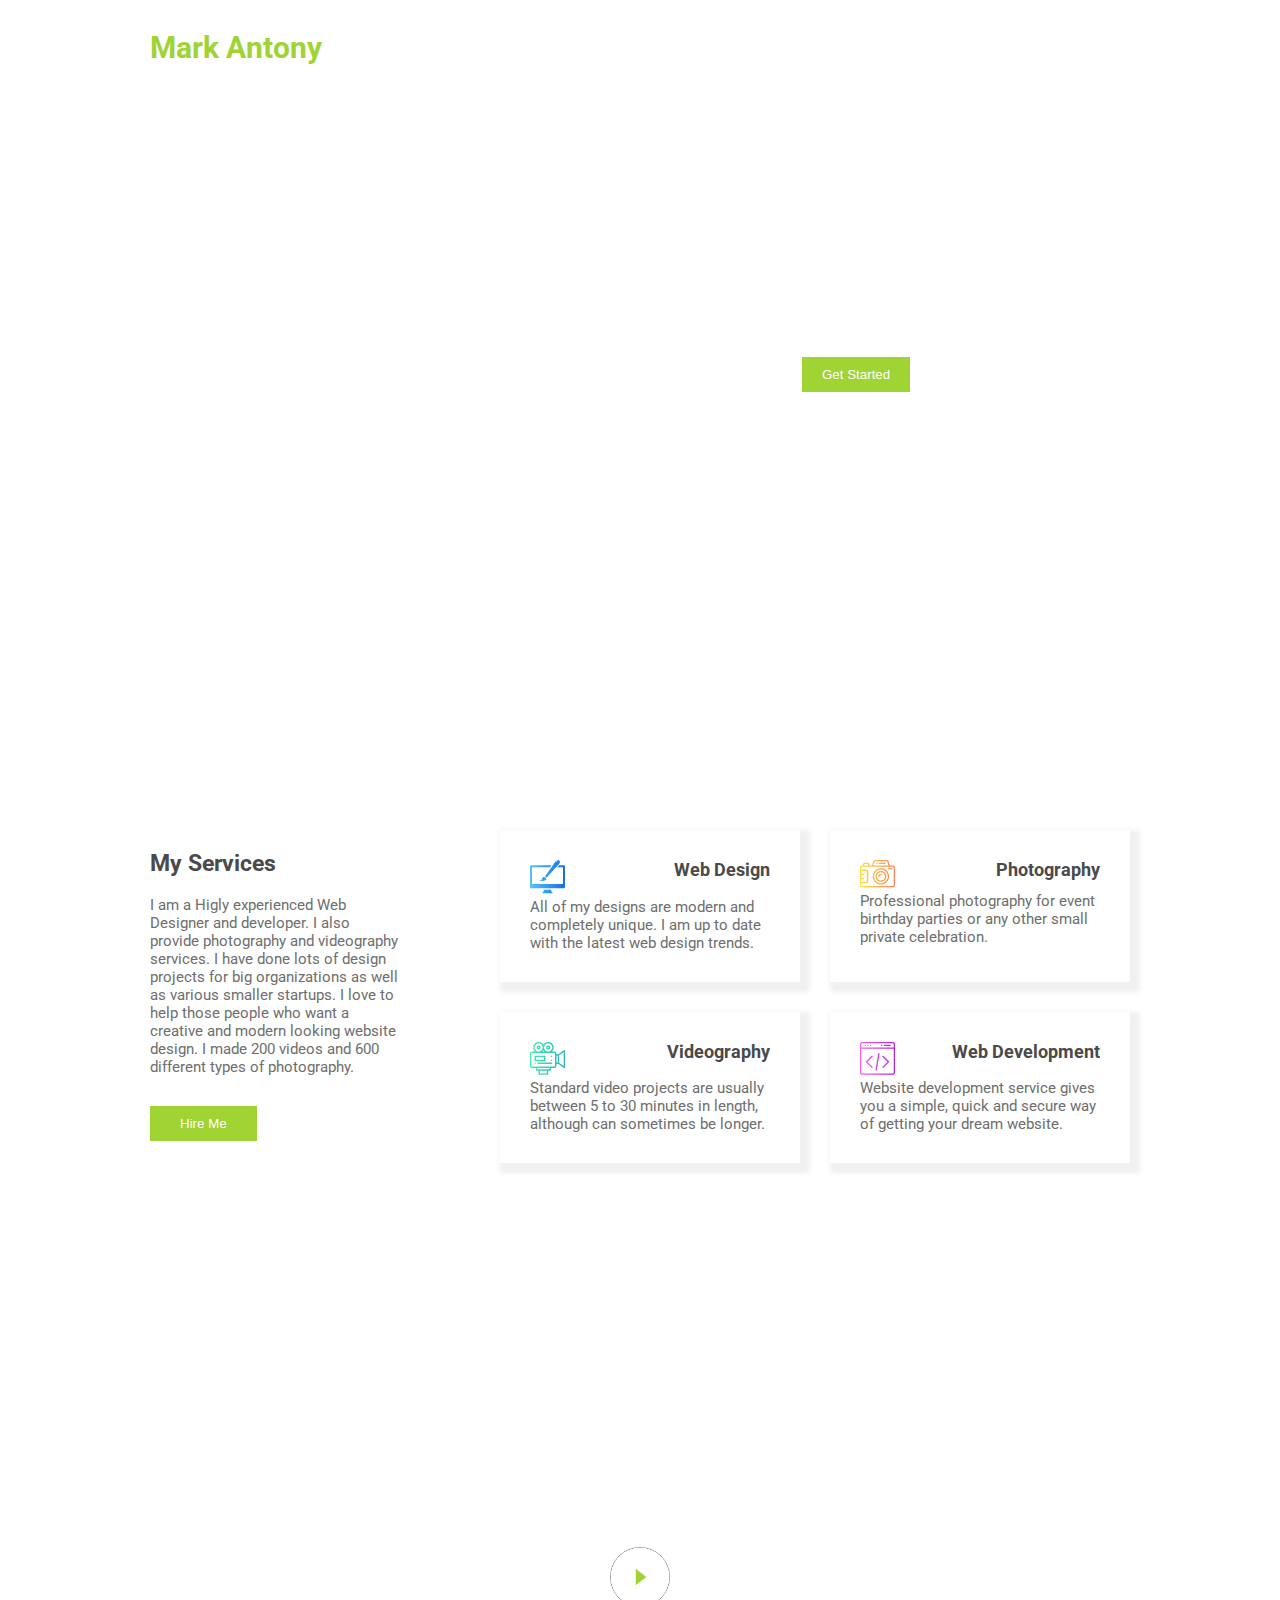
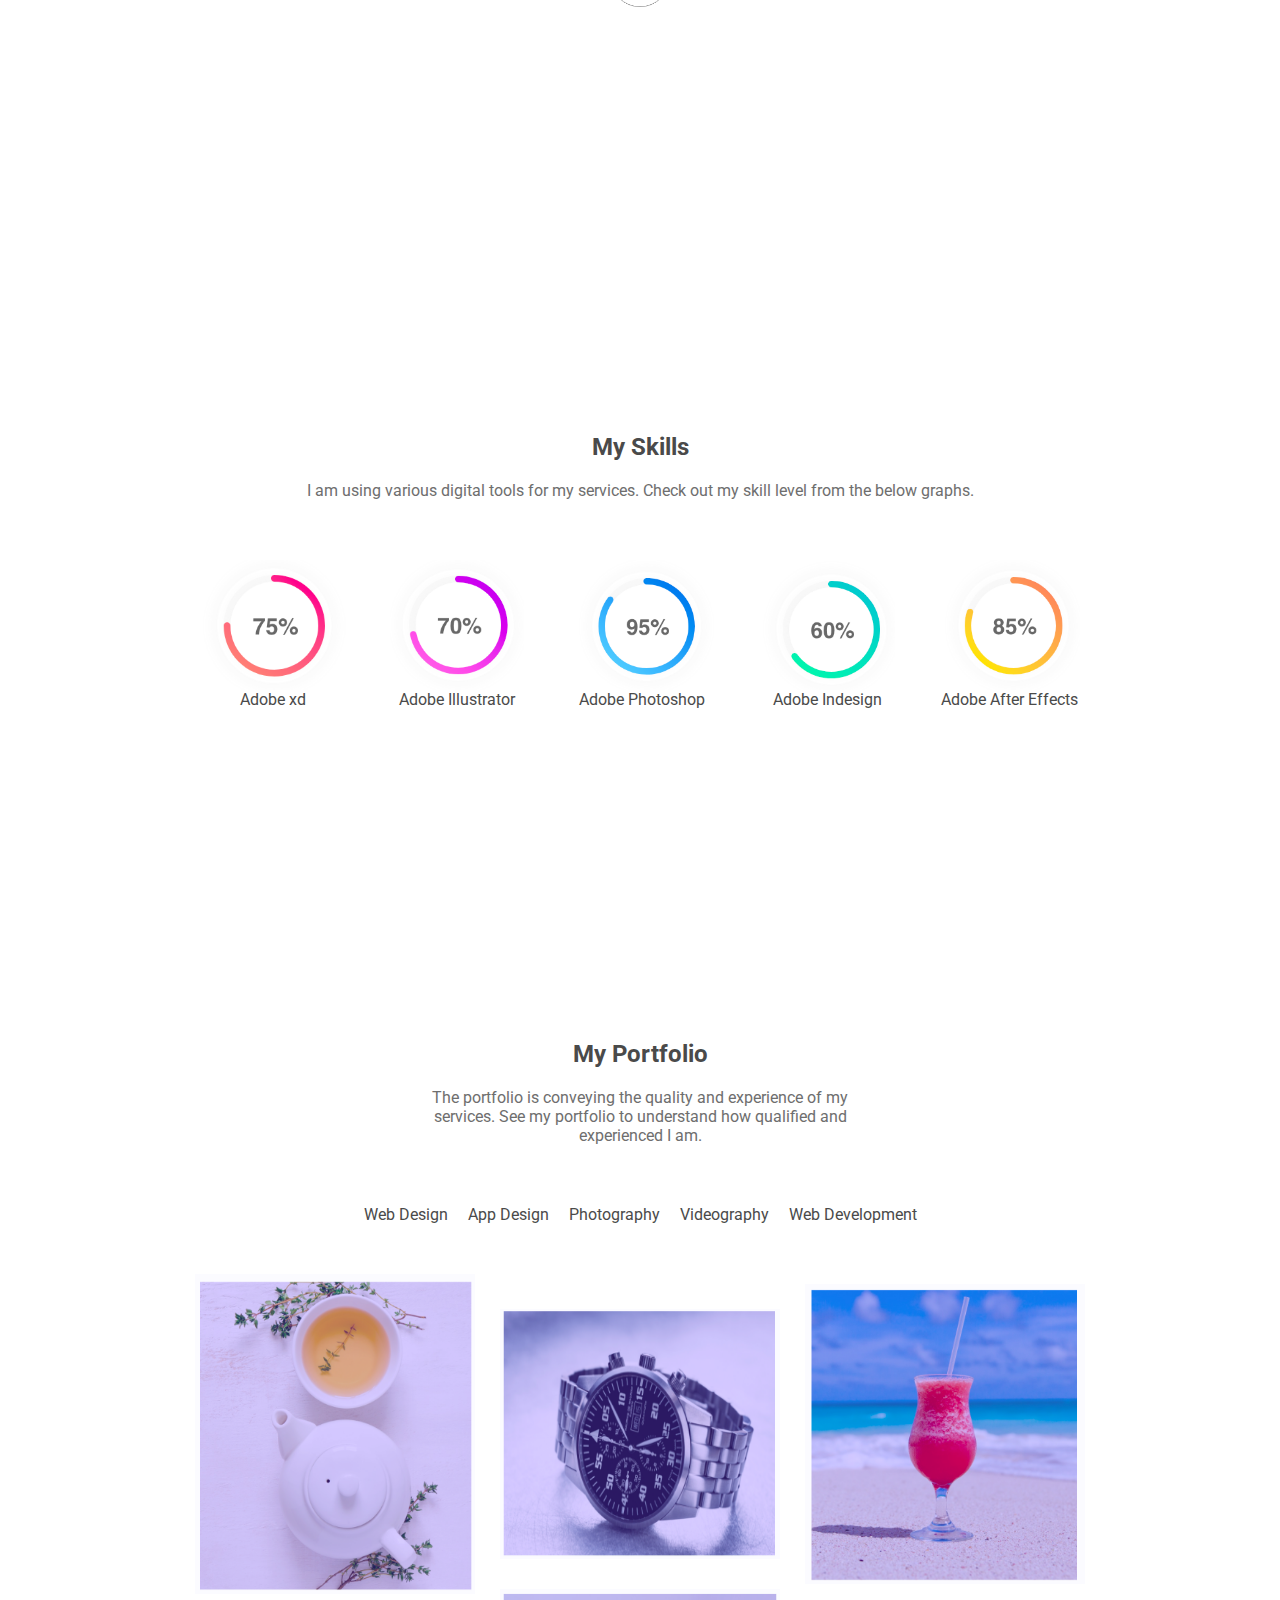
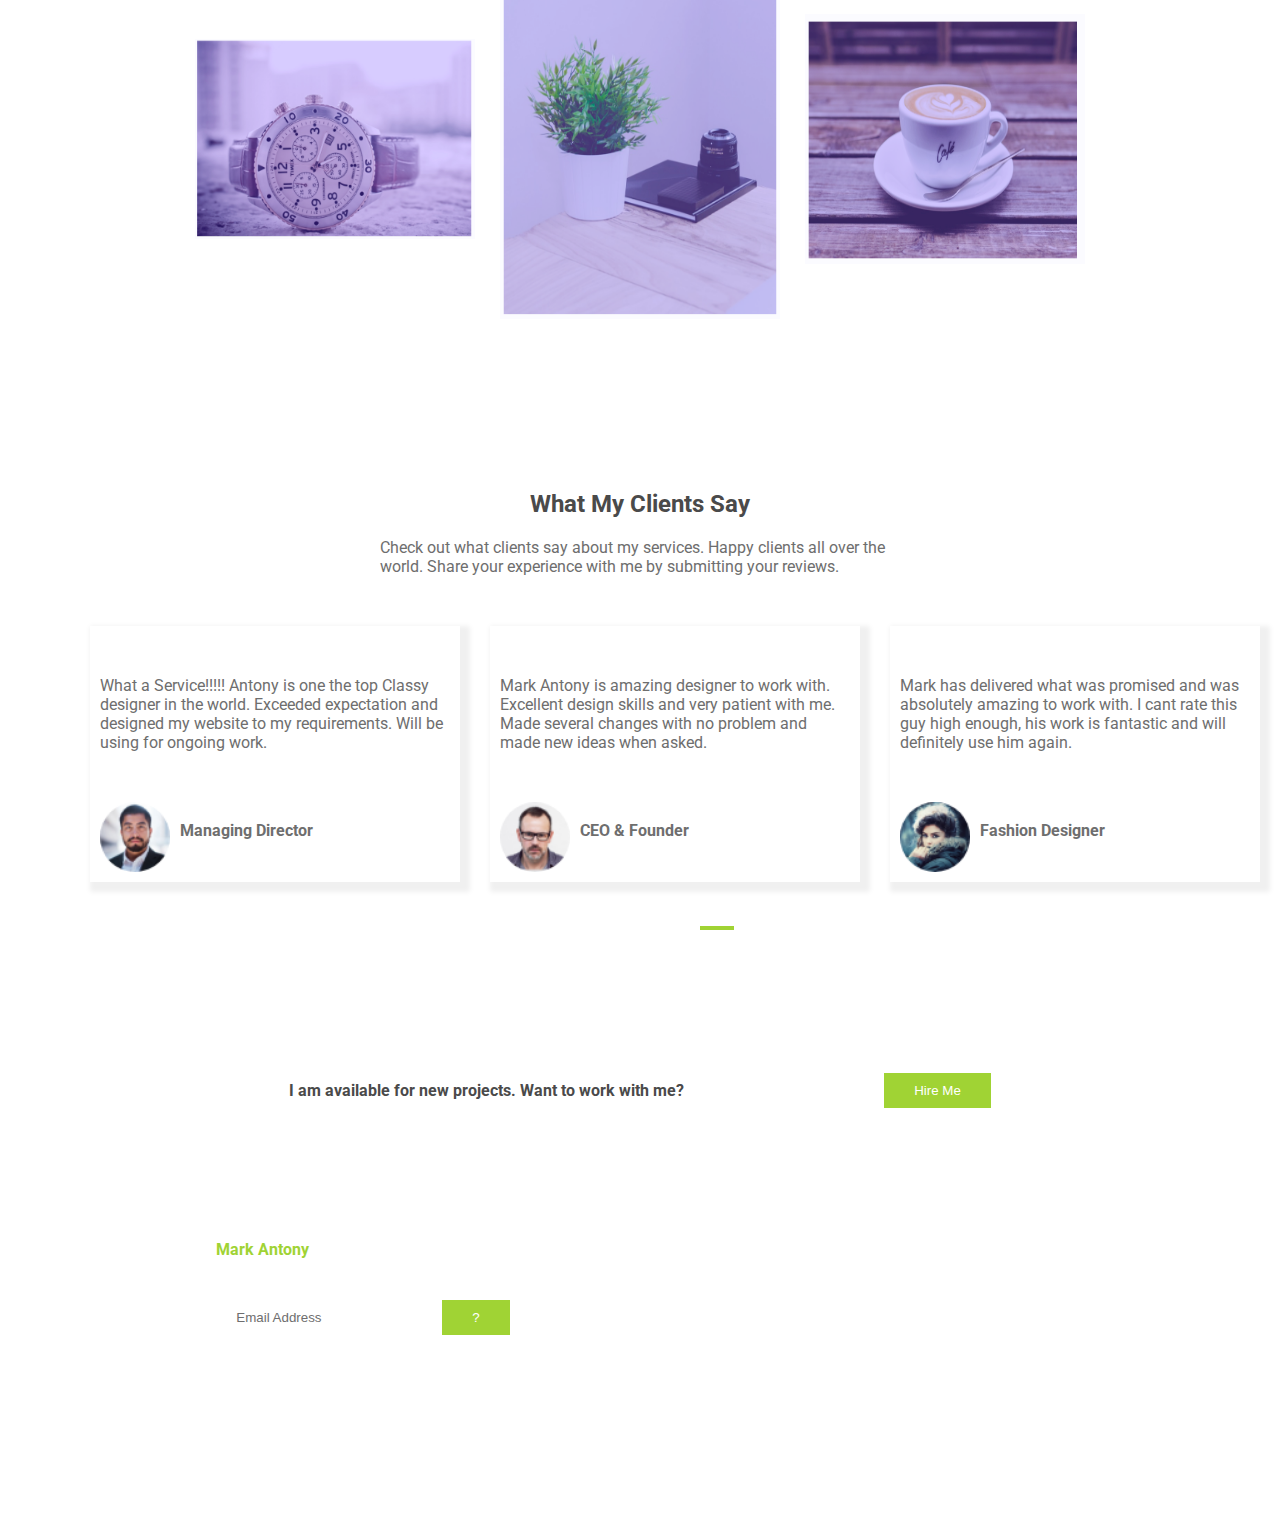
==== commit bb697efe: "Updated url in Readme" ====
--- a/index.html
+++ b/index.html
@@ -1,315 +1,347 @@
 <!DOCTYPE html>
 <html lang="en">
-<head>
-  <meta charset="UTF-8">
-  <meta name="viewport" content="width=device-width, initial-scale=1.0">
-  <meta http-equiv="X-UA-Compatible" content="ie=edge">
-  <link rel="stylesheet" href="/style.css">
-  <link href="https://fonts.googleapis.com/css?family=Roboto&display=swap" rel="stylesheet">
-  <title>Personal Portfolio</title>
-</head>
-<body>
-  <header>
-    <div class="header">
-       <h1>Mark Antony</h1>
-      <nav>
-        <ul>
-          <li><a href ="#">Home</a></li>
-          <li><a href ="#">Services</a></li>
-          <li><a href ="#">My Story</a></li>
-          <li><a href ="#">My Skills</a></li>
-          <li><a href ="#">Portfolio</a></li>
-          <li><a href ="#">Reviews</a></li>
+  <head>
+    <meta charset="UTF-8" />
+    <meta name="viewport" content="width=device-width, initial-scale=1.0" />
+    <meta http-equiv="X-UA-Compatible" content="ie=edge" />
+    <link rel="stylesheet" href="./style.css" />
+    <link
+      href="https://fonts.googleapis.com/css?family=Roboto&display=swap"
+      rel="stylesheet"
+    />
+    <title>Personal Portfolio</title>
+  </head>
+  <body>
+    <header>
+      <div class="header">
+        <h1>Mark Antony</h1>
+        <nav>
+          <ul>
+            <li><a href="#">Home</a></li>
+            <li><a href="#">Services</a></li>
+            <li><a href="#">My Story</a></li>
+            <li><a href="#">My Skills</a></li>
+            <li><a href="#">Portfolio</a></li>
+            <li><a href="#">Reviews</a></li>
+          </ul>
+        </nav>
+        <button class="button1">Contact Me</button>
+      </div>
+      <div class="second">
+        <p>
+          Hello, I am<br />
+          <span class="name">Mark Antony</span><br />UX Designer and
+          Developer<br />
+          <button class="button2">Get Started</button>
+        </p>
+      </div>
+    </header>
+    <main>
+      <section class="first">
+        <div class="services1">
+          <h2>My Services</h2>
+          <p class="service1p">
+            I am a Higly experienced Web Designer and developer. I also provide
+            photography and videography services. I have done lots of design
+            projects for big organizations as well as various smaller startups.
+            I love to help those people who want a creative and modern looking
+            website design. I made 200 videos and 600 different types of
+            photography.
+          </p>
+          <button class="button3">
+            Hire Me
+          </button>
+        </div>
+        <div class="services2">
+          <ul class="gridparent1">
+            <li class="skills1">
+              <img src="/images/Union 4.png" alt="Picture of desktop" />
+              <h3>Web Design</h3>
+              <p class="service1p">
+                All of my designs are modern and completely unique. I am up to
+                date with the latest web design trends.
+              </p>
+            </li>
+            <li class="skills1">
+              <img src="/images/Union 1.png" alt="Picture of camera" />
+              <h3>Photography</h3>
+              <p class="service1p">
+                Professional photography for event birthday parties or any other
+                small private celebration.
+              </p>
+            </li>
+            <li class="skills1">
+              <img src="/images/Union 2.png" alt="Picture of video recorder" />
+              <h3>Videography</h3>
+              <p class="service1p">
+                Standard video projects are usually between 5 to 30 minutes in
+                length, although can sometimes be longer.
+              </p>
+            </li>
+            <li class="skills1">
+              <img src="/images/Union 3.png" alt="Picture of code" />
+              <h3>Web Development</h3>
+              <p class="service1p">
+                Website development service gives you a simple, quick and secure
+                way of getting your dream website.
+              </p>
+            </li>
+          </ul>
+        </div>
+      </section>
+      <section class="seconds">
+        <a href="#">
+          <img class="playbutton" src="/images/Group 8467.png" alt="" />
+        </a>
+        <h2 class="video">Watch My Story</h2>
+      </section>
+      <section class="thirds">
+        <h2>My Skills</h2>
+        <p class="skilldescription">
+          I am using various digital tools for my services. Check out my skill
+          level from the below graphs.
+        </p>
+        <ul class="skillgroup">
+          <li class="myskills xd">
+            <img class="circles" src="/images/red.png" alt="red circle" />
+            Adobe xd
+          </li>
+          <li class="myskills">
+            <img class="circles" src="/images/purple.png" alt="purple circle" />
+            Adobe Illustrator
+          </li>
+          <li class="myskills">
+            <img class="circles" src="/images/blue.png" alt="blue cirlce" />
+            Adobe Photoshop
+          </li>
+          <li class="myskills">
+            <img class="circles" src="/images/green.png" alt="green circle" />
+            Adobe Indesign
+          </li>
+          <li class="myskills effects">
+            <img class="circles" src="/images/orange.png" alt="orange circle" />
+            Adobe After Effects
+          </li>
         </ul>
-      </nav>
-      <button class="button1">Contact Me</button>
-    </div>  
-    <div class="second">
-      <p>
-        Hello, I am<br> <span class="name">Mark Antony</span><br>UX Designer and Developer<br>
-        <button class="button2">Get Started</button>
-      </p>
-      
-    </div>
-  </header>
-  <main>
-    <section class="first">
-      <div class="services1">
-        <h2>My Services</h2>
-        <p class="service1p">
-          I am a Higly experienced Web Designer and developer. I also provide photography and videography services. I have done lots of design projects for big organizations as well as various smaller startups. I love to help those people who want a creative and modern looking website design. I made 200 videos and 600 different types of photography.
+      </section>
+      <section class="fourths">
+        <div class="myportfolio">
+          <h2>My Portfolio</h2>
+          <p class="fourthp">
+            The portfolio is conveying the quality and experience of my
+            services. See my portfolio to understand how qualified and
+            experienced I am.
+          </p>
+        </div>
+        <ul class="fourthportfolio">
+          <li>
+            <a href="#" class="hover">Web Design</a>
+          </li>
+          <li>
+            <a href="#" class="hover">App Design</a>
+          </li>
+          <li>
+            <a href="#" class="hover">Photography</a>
+          </li>
+          <li>
+            <a href="#" class="hover">Videography</a>
+          </li>
+          <li>
+            <a href="#" class="hover">Web Development</a>
+          </li>
+        </ul>
+        <div class="imagegrid">
+          <img class="portimages1" src="/images/teacup.png" alt="Teacup" />
+          <img class="portimages2" src="/images/watch2.png" alt="watch" />
+          <img class="portimages3" src="/images/drink.png" alt="drink" />
+          <img class="portimages4" src="/images/watch1.png" alt="watch" />
+          <img
+            class="portimages5"
+            src="/images/productivity.png"
+            alt="plant and desk"
+          />
+          <img class="portimages6" src="/images/coffee.png" alt="coffee" />
+        </div>
+      </section>
+      <section class="fifths">
+        <div>
+          <h2 class="soloh2">What My Clients Say</h2>
+          <p class="clients">
+            Check out what clients say about my services. Happy clients all over
+            the world. Share your experience with me by submitting your reviews.
+          </p>
+        </div>
+        <div>
+          <ul class="clientgrid">
+            <li class="clients1">
+              <p>
+                What a Service!!!!! Antony is one the top Classy designer in the
+                world. Exceeded expectation and designed my website to my
+                requirements. Will be using for ongoing work.
+              </p>
+              <div class="random">
+                <img
+                  class="clientimage"
+                  src="/images/Mask Group 6.png"
+                  alt="Picture of man"
+                />
+                <h4>
+                  David Beckham <br />
+                  <span class="h4">Managing Director</span>
+                </h4>
+              </div>
+            </li>
+            <li class="clients1">
+              <p>
+                Mark Antony is amazing designer to work with. Excellent design
+                skills and very patient with me. Made several changes with no
+                problem and made new ideas when asked.
+              </p>
+              <div class="random">
+                <img
+                  class="clientimage"
+                  src="/images/Mask Group 18.png"
+                  alt="Picture of man"
+                />
+                <h4>
+                  David Luiz <br />
+                  <span class="h4">CEO & Founder</span>
+                </h4>
+              </div>
+            </li>
+            <li class="clients1">
+              <p>
+                Mark has delivered what was promised and was absolutely amazing
+                to work with. I cant rate this guy high enough, his work is
+                fantastic and will definitely use him again.
+              </p>
+              <div class="random">
+                <img
+                  class="clientimage"
+                  src="/images/Mask Group 19.png"
+                  alt="Picture of woman"
+                />
+                <h4>
+                  Donna Karan <br />
+                  <span class="h4">Fashion Designer</span>
+                </h4>
+              </div>
+            </li>
+          </ul>
+        </div>
+        <div class="line"></div>
+      </section>
+      <section class="six">
+        <p>
+          I am available for new projects. Want to work with me?
         </p>
-        <button class="button3">
+        <button class="hirebutton">
           Hire Me
         </button>
+      </section>
+    </main>
+    <footer>
+      <div class="final">
+        <section class="final1">
+          <h4 class="footername">Mark Antony</h4>
+          <p class="footernews">
+            <a href="#" class="hover2">Subscribe Newsletter</a>Subscribe
+            Newsletter
+          </p>
+          <form action="">
+            <input type="email" value="Email Address" />
+            <button class="question">
+              ?
+            </button>
+          </form>
+        </section>
+        <section class="final2">
+          <h4>Services</h4>
+          <ul class="services3">
+            <li>
+              <a href="#" class="hover2">
+                Web Design
+              </a>
+            </li>
+            <li>
+              <a href="#" class="hover2">
+                App Design
+              </a>
+            </li>
+            <li>
+              <a href="#" class="hover2">
+                Photography
+              </a>
+            </li>
+            <li>
+              <a href="#" class="hover2">
+                Videography
+              </a>
+            </li>
+            <li>
+              <a href="#" class="hover2">
+                Web Development
+              </a>
+            </li>
+          </ul>
+        </section>
+        <section class="final3">
+          <h4>Support</h4>
+          <ul class="support">
+            <li>
+              <a href="#" class="hover2">
+                Get Support
+              </a>
+            </li>
+            <li>
+              <a href="#" class="hover2">
+                Contact
+              </a>
+            </li>
+            <li>
+              <a href="#" class="hover2">
+                My Blog
+              </a>
+            </li>
+            <li>
+              <a href="#" class="hover2">
+                Privacy Policy
+              </a>
+            </li>
+            <li>
+              <a href="#" class="hover2">
+                Pricing
+              </a>
+            </li>
+          </ul>
+        </section>
+        <section class="final4">
+          <h4>Follow Me</h4>
+          <p class="entity">
+            &quest; &quest; &quest; &quest; &quest;
+          </p>
+        </section>
       </div>
-      <div class="services2">
-        <ul class="gridparent1">
-          <li class="skills1">        
-            <img src="/images/Union 4.png" alt="Picture of desktop">
-            <h3>Web Design</h3>
-            <p class="service1p">All of my designs are modern and completely unique. I am up to date with the latest web design trends.</p>
-          </li>
-          <li class="skills1">
-            <img src="/images/Union 1.png" alt="Picture of camera">
-            <h3>Photography</h3>
-            <p class="service1p">Professional photography for event birthday parties or any other small private celebration.</p>
-          </li>
-          <li class="skills1">
-            <img src="/images/Union 2.png" alt="Picture of video recorder">
-            <h3>Videography</h3>
-            <p class="service1p">Standard video projects are usually between 5 to 30 minutes in length, although can sometimes be longer.</p>
-          </li>
-          <li class="skills1">
-            <img src="/images/Union 3.png" alt="Picture of code">
-            <h3>Web Development</h3>
-            <p class="service1p">Website development service gives you a simple, quick and secure way of getting your dream website.</p>
+
+      <div class="contacts">
+        <ul class="contactlistmain">
+          <img src="/images/phone1.png" alt="Phone" />
+          <li class="contactlist">
+            Phone<br />
+            <span>Manager - (555)652-3567</span>
+          </li>
+          <img src="/images/mail2.png" alt="mail" />
+          <li class="contactlist">
+            Email <br />
+            <span>Info@modonkumer.com</span>
+          </li>
+          <img src="/images/map2.png" alt="map" />
+          <li class="contactlist">
+            My Address <br />
+            <span>2837 Kincheloe Road, Portland, United States</span>
           </li>
         </ul>
       </div>
-    </section>
-    <section class="seconds">
-      <a href="#">
-        <img class="playbutton" src="/images/Group 8467.png" alt="">
-      </a>
-      <h2 class="video">Watch My Story</h2>
-    </section>
-    <section class="thirds">
-      <h2>My Skills</h2>
-      <p class="skilldescription">
-        I am using various digital tools for my services. Check out my skill level from the below graphs.
-      </p>
-      <ul class="skillgroup">
-        <li class="myskills xd">
-          <img class="circles" src="/images/red.png" alt="red circle">
-            Adobe xd
-        </li>
-        <li class="myskills">
-          <img class="circles" src="/images/purple.png" alt="purple circle">
-            Adobe Illustrator
-        </li>
-        <li class="myskills">
-          <img class="circles" src="/images/blue.png" alt="blue cirlce">
-            Adobe Photoshop
-        </li>
-         <li class="myskills">
-          <img class="circles" src="/images/green.png" alt="green circle">
-            Adobe Indesign
-        </li>
-        <li class="myskills effects">
-          <img class="circles" src="/images/orange.png" alt="orange circle">
-            Adobe After Effects
-        </li>
-      </ul>
-    </section>
-    <section class="fourths">
-      <div class="myportfolio">
-        <h2>My Portfolio</h2>
-        <p class="fourthp">
-          The portfolio is conveying the quality and experience of my services. See my portfolio to understand how qualified and experienced I am.
-        </p>
-      </div>
-      <ul class="fourthportfolio">
-        <li>
-          <a href="#" class="hover">Web Design</a>
-        </li>
-        <li>
-          <a href="#" class="hover">App Design</a>
-        </li>
-        <li>
-          <a href="#" class="hover">Photography</a>
-        </li>
-        <li>
-          <a href="#" class="hover">Videography</a>
-        </li>
-        <li>
-          <a href="#" class="hover">Web Development</a>
-        </li>
-      </ul>
-      <div class="imagegrid">
-        <img class="portimages1" src="/images/teacup.png" alt="Teacup">
-        <img class="portimages2" src="/images/watch2.png" alt="watch">
-        <img class="portimages3" src="/images/drink.png" alt="drink">
-        <img class="portimages4" src="/images/watch1.png" alt="watch">
-        <img class="portimages5" src="/images/productivity.png" alt="plant and desk">
-        <img class="portimages6" src="/images/coffee.png" alt="coffee">
-      </div>
-    </section>
-    <section class="fifths">
-      <div>
-        <h2 class="soloh2">What My Clients Say</h2>
-        <p class="clients">
-          Check out what clients say about my services. Happy clients all over the world. Share your experience with me by submitting your reviews.
-        </p>
-      </div>
-      <div>
-        <ul class="clientgrid">
-          <li class="clients1">
-            <p>
-              What a Service!!!!! Antony is one the top Classy designer in the world. Exceeded expectation and designed my website to my requirements. Will be using for ongoing work.
-            </p>
-            <div class="random">
-              <img class="clientimage" src="/images/Mask Group 6.png" alt="Picture of man">
-            <h4>
-              David Beckham <br>
-              <span class="h4">Managing Director</span>
-            </h4>
-            </div>
-            
-              
-          </li>
-          <li class="clients1">
-            <p>
-              Mark Antony is amazing designer to work with. Excellent design skills and very patient with me. Made several changes with no problem and made new ideas when asked.
-            </p>
-            <div class="random">
-              <img class="clientimage" src="/images/Mask Group 18.png" alt="Picture of man">
-            <h4>
-              David Luiz <br>
-              <span class="h4">CEO & Founder</span>
-            </h4>
-              
-            </div>
-          </li>
-          <li class="clients1">
-            <p>
-              Mark has delivered what was promised and was absolutely amazing to work with. I cant rate this guy high enough, his work is fantastic and will definitely use him again.
-            </p>
-            <div class="random">
-              <img class="clientimage" src="/images/Mask Group 19.png" alt="Picture of woman">
-              <h4>
-                Donna Karan <br> <span class="h4">Fashion Designer</span>
-              </h4>
-            </div>
-          </li>
-        </ul>
-      </div>
-      <div class="line">
-      </div>
-    </section>
-    <section class="six">
-      <p>
-        I am available for new projects. Want to work with me?
-      </p>
-      <button class="hirebutton">
-        Hire Me
-      </button>
-    </section>
-  </main>
-  <footer >
-    <div class="final">
-      <section class="final1">
-        <h4 class="footername">Mark Antony</h4>
-        <p class="footernews"><a href="#" class="hover2">Subscribe Newsletter</a>Subscribe Newsletter</p>
-        <form action="">
-          <input type="email" value="Email Address">
-          <button class="question">
-            ?
-          </button>
-        </form>
-        
-      </section>
-      <section class="final2">
-        <h4>Services</h4>
-        <ul class="services3">
-          <li>
-            <a href="#" class="hover2">
-              Web Design
-            </a>
-          </li>
-          <li>
-            <a href="#" class="hover2">
-              App Design
-            </a>
-            
-          </li>
-          <li>
-            <a href="#" class="hover2">              
-              Photography
-            </a>
-            
-          </li>
-          <li>
-            <a href="#" class="hover2">
-              Videography
-            </a>
-            
-          </li>
-          <li>
-            <a href="#" class="hover2">
-              Web Development
-            </a>
-            
-          </li>
-        </ul>
-      </section>
-      <section class="final3">
-        <h4>Support</h4>
-        <ul class="support">
-          <li>
-            <a href="#" class="hover2">
-              Get Support
-            </a>
-           
-          </li>
-          <li>
-            <a href="#" class="hover2">
-              Contact
-            </a>
-            
-          </li>
-          <li>
-            <a href="#" class="hover2">
-              My Blog
-            </a>
-            
-          </li>
-          <li>
-            <a href="#" class="hover2">
-              Privacy Policy
-            </a>
-            
-          </li>
-          <li>
-            <a href="#" class="hover2">
-              Pricing
-            </a>
-            
-          </li>
-        </ul>
-      </section>
-      <section class="final4">
-        <h4>Follow Me</h4>
-        <p class="entity">
-        &quest;
-        &quest;
-        &quest;
-        &quest;
-        &quest;
-        </p>
-      </section>
-    </div>
-    
-    <div class="contacts">
-      <ul class="contactlistmain">
-        <img src="/images/phone1.png" alt="Phone">
-        <li class="contactlist">
-          Phone<br>
-          <span>Manager - (555)652-3567</span>
-        </li>
-        <img src="/images/mail2.png" alt="mail">
-        <li class="contactlist">
-          Email <br>
-          <span>Info@modonkumer.com</span>
-        </li>
-        <img src="/images/map2.png" alt="map">
-        <li class="contactlist">
-          My Address <br>
-          <span>2837 Kincheloe Road, Portland, United States</span>
-        </li>
-      </ul>
-    </div>
-    
-  </footer>
-</body>
-</html>+    </footer>
+  </body>
+</html>
--- a/style.css
+++ b/style.css
@@ -3,17 +3,18 @@
   padding: 0;
 }
 body {
-   /* height: 100%;  */
+  /* height: 100%;  */
 }
 header {
-  background-image: url(/images/Mask\ Group\ 17.png), url(images/Component\ 1\ –\ 1.png);
+  background-image: url(./images/mask\group\17png),
+    url(./images/component\1\–\1png);
   position: relative;
   background-position: center;
   background-repeat: no-repeat;
   background-size: cover;
   background-blend-mode: overlay;
   color: #ffffff;
-  font-family: 'Roboto', sans-serif;
+  font-family: "Roboto", sans-serif;
   height: 800px;
 }
 .header {
@@ -22,8 +23,8 @@
   align-items: flex-start;
   margin: 0 150px;
   font-size: 15px;
-  padding-top: 30px
-} 
+  padding-top: 30px;
+}
 .first {
   display: flex;
   justify-content: space-between;
@@ -31,8 +32,7 @@
   margin: 0 150px 50px 150px;
   font-size: 15px;
   padding-top: 30px;
-  
-} 
+}
 .second {
   display: flex;
   justify-content: flex-end;
@@ -48,21 +48,21 @@
 .button2 {
   color: #ffffff;
   margin-top: 30px;
-  background-color: #A0D334;
+  background-color: #a0d334;
   padding: 10px 20px;
   border: none;
 }
 h1 {
-  color: #A0D334;
-  font-family: 'Roboto', sans-serifo;
-  
+  color: #a0d334;
+  font-family: "Roboto", sans-serifo;
+
   /* padding-left: 50px;
   padding-top: 50px; */
 }
 ul {
-   list-style: none;
-   display: flex;
-   justify-content: space-between;
+  list-style: none;
+  display: flex;
+  justify-content: space-between;
 }
 li {
   padding: 10px;
@@ -72,8 +72,8 @@
   color: #ffffff;
 }
 a:hover {
-  color: #A0D334;
-  border-bottom: 1px solid #A0D334;
+  color: #a0d334;
+  border-bottom: 1px solid #a0d334;
   padding-bottom: 4px;
 }
 .button1 {
@@ -86,52 +86,47 @@
   background-color: #009a00;
 }
 main {
-  font-family: 'Roboto', sans-serifo;
+  font-family: "Roboto", sans-serifo;
 }
 .services1 {
   padding-right: 100px;
 }
 h2 {
-  color: #4A4A4A;
+  color: #4a4a4a;
   margin: 20px 0;
-  
 }
 .service1p {
-  color: #6E6E6E;
+  color: #6e6e6e;
   clear: both;
 }
 .button3 {
   color: #ffffff;
   margin-top: 30px;
-  background-color: #A0D334;
+  background-color: #a0d334;
   padding: 10px 30px;
   border: none;
 }
 .services2 {
-  
 }
 .gridparent1 {
   display: grid;
   grid-template-columns: 300px 300px;
   grid-gap: 30px;
   /* grid-template-rows: 300px 300px; */
-  
 }
 .skills1 {
   box-shadow: 5px 5px 5px 5px #f0f0f0;
   padding: 30px;
-
 }
 img {
   display: inline;
-
 }
 h3 {
-  color: #4A4A4A;
+  color: #4a4a4a;
   float: right;
 }
 .seconds {
-  background-image: url(images/Video\ pic.png), url(images/Path\ 2834.png);
+  background-image: url(images/Video\pic.png), url(images/path\2834png);
   background-blend-mode: overlay;
   position: relative;
   background-position: center;
@@ -154,17 +149,16 @@
 .thirds {
   text-align: center;
   margin-bottom: 100px;
-
 }
 .skilldescription {
-  color: #6E6E6E;
+  color: #6e6e6e;
   margin-bottom: 50px;
 }
 .skillgroup {
   margin: 0 150px 50px 150px;
 }
 .myskills {
-  color: #4A4A4A;
+  color: #4a4a4a;
   display: flex;
   justify-content: center;
   align-items: center;
@@ -181,7 +175,7 @@
 }
 .fourths {
   text-align: center;
-  background-image: url(/images/Path\ 2836.png);
+  background-image: url(/images/path\2836png);
   background-size: cover;
   background-repeat: no-repeat;
   background-position: center;
@@ -199,20 +193,20 @@
   flex-direction: column;
 }
 .fourthp {
-  color: #6E6E6E;
+  color: #6e6e6e;
 }
 .fourthportfolio {
-  color: #4A4A4A;
+  color: #4a4a4a;
   display: flex;
   justify-content: center;
   margin-bottom: 50px;
 }
 .hover {
-  color: #4A4A4A;
+  color: #4a4a4a;
 }
 .hover:hover {
-  color: #A0D334;
-  border-bottom: 1px solid #A0D334;
+  color: #a0d334;
+  border-bottom: 1px solid #a0d334;
   padding-bottom: 4px;
 }
 .imagegrid {
@@ -266,10 +260,9 @@
   text-align: center;
 }
 .clients {
-  color: #6E6E6E;
+  color: #6e6e6e;
   padding: 0 380px;
   margin-bottom: 50px;
-
 }
 .clientgrid {
   display: grid;
@@ -282,7 +275,7 @@
   display: flex;
   flex-direction: column;
   justify-content: flex-start;
-  color: #6E6E6E;
+  color: #6e6e6e;
   box-shadow: 5px 5px 5px 5px #f0f0f0;
   width: 350px;
   clear: both;
@@ -296,25 +289,25 @@
   height: 70px;
 }
 .h4 {
-  color: #6E6E6E;
+  color: #6e6e6e;
 }
 h4 {
-  color: #4A4A4A;
+  color: #4a4a4a;
   padding-left: 10px;
 }
 .line {
-  border: 2px solid #A0D334;
+  border: 2px solid #a0d334;
   margin-top: 100px;
   width: 30px;
   margin-left: 700px;
 }
 .six {
-  background-image: url(/images/Path\ 8198.png);
+  background-image: url(/images/path\8198png);
   background-size: cover;
   background-position: center;
   background-repeat: no-repeat;
   height: 200px;
-  color: #4A4A4A;
+  color: #4a4a4a;
   font-weight: bold;
   display: flex;
   justify-content: center;
@@ -323,12 +316,12 @@
 .hirebutton {
   color: #ffffff;
   margin-left: 200px;
-  background-color: #A0D334;
+  background-color: #a0d334;
   padding: 10px 30px;
   border: none;
 }
 .final {
-  background-image: url(/images/Rectangle\ 115.png);
+  background-image: url(/images/rectangle\115png);
   background-size: cover;
   background-position: center;
   background-repeat: no-repeat;
@@ -338,7 +331,7 @@
   /* flex-direction: column;  */
   align-items: flex-start;
   color: #ffffff;
-  font-family: 'Roboto', sans-serifo;
+  font-family: "Roboto", sans-serifo;
 }
 .final1 {
   display: flex;
@@ -348,7 +341,6 @@
 }
 .final2 {
   margin: 50px 50px 0 50px;
-
 }
 .services3 {
   display: flex;
@@ -361,7 +353,7 @@
 .final3 {
   margin: 50px 50px 0 50px;
 }
- .support {
+.support {
   display: flex;
   justify-content: flex-start;
   flex-direction: column;
@@ -374,13 +366,12 @@
   justify-content: flex-start;
   flex-direction: column;
   margin: 50px 50px 0 50px;
-
 }
 h4 {
   color: #ffffff;
 }
 .footername {
-  color: #A0D334;
+  color: #a0d334;
 }
 .footernews {
   font-size: 10px;
@@ -388,12 +379,12 @@
 }
 .question {
   color: #ffffff;
-  background-color: #A0D334;
+  background-color: #a0d334;
   padding: 10px 30px;
   border: none;
 }
 input {
-  color: #6E6E6E;
+  color: #6e6e6e;
   background-color: #ffffff;
   padding: 10px 30px;
   border: none;
@@ -404,12 +395,12 @@
   margin-top: 10px;
 }
 .contacts {
-  background-image: url(images/Rectangle\ 115.png);
-  background-size: cover;
-  background-position: center;
-  background-repeat: no-repeat;
-  color: #ffffff;
-  font-family: 'Roboto', sans-serifo;
+  background-image: url(images/rectangle\115png);
+  background-size: cover;
+  background-position: center;
+  background-repeat: no-repeat;
+  color: #ffffff;
+  font-family: "Roboto", sans-serifo;
   font-size: 10px;
   display: flex;
   justify-content: center;
@@ -423,8 +414,6 @@
   display: flex;
   align-items: center;
   justify-content: center;
-  
-  
 }
 .contactlist {
   text-align: left;
@@ -433,8 +422,8 @@
   color: #ffffff;
 }
 .hover:hover {
-  color: #A0D334;
-  border-bottom: 1px solid #A0D334;
+  color: #a0d334;
+  border-bottom: 1px solid #a0d334;
   padding-bottom: 4px;
 }
 /* @media screen and (max-width: 600px) {
@@ -478,4 +467,4 @@
     justify-content: center;
     align-items: center;
   }
-} */+} */
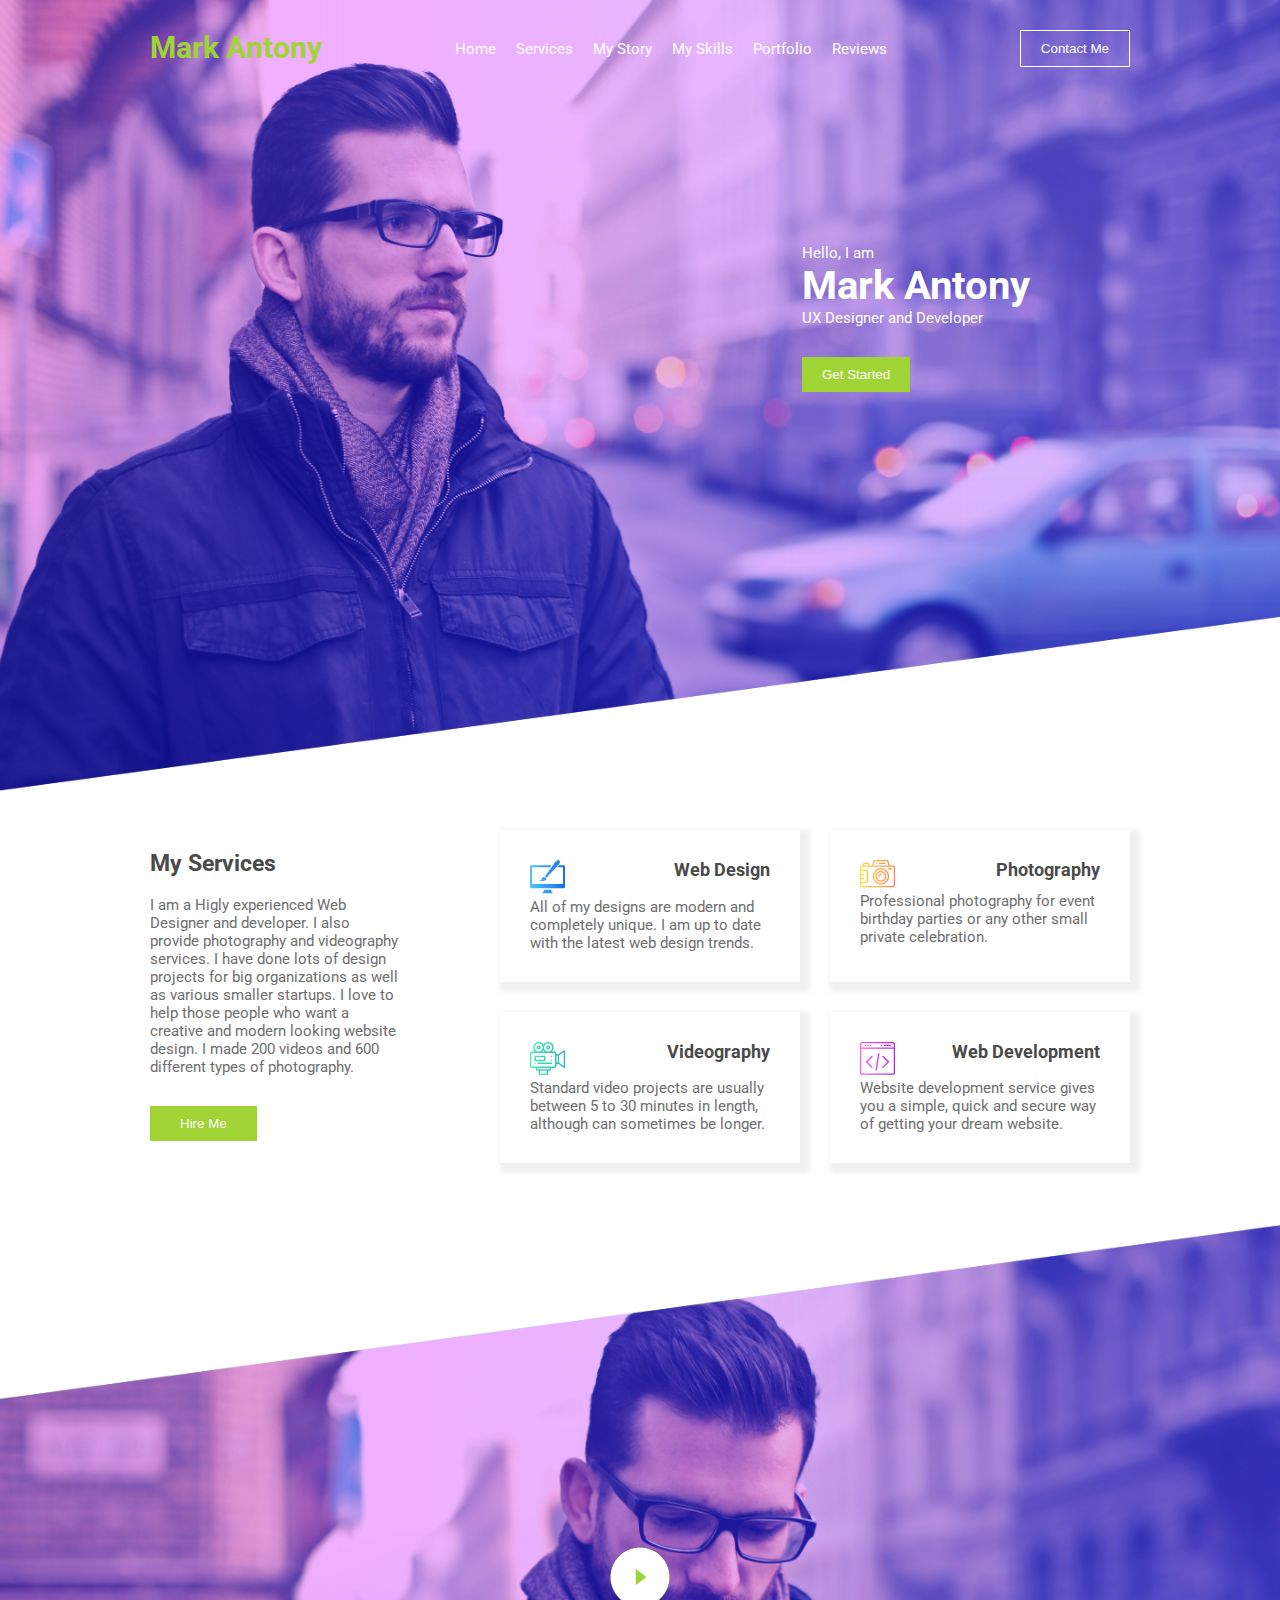
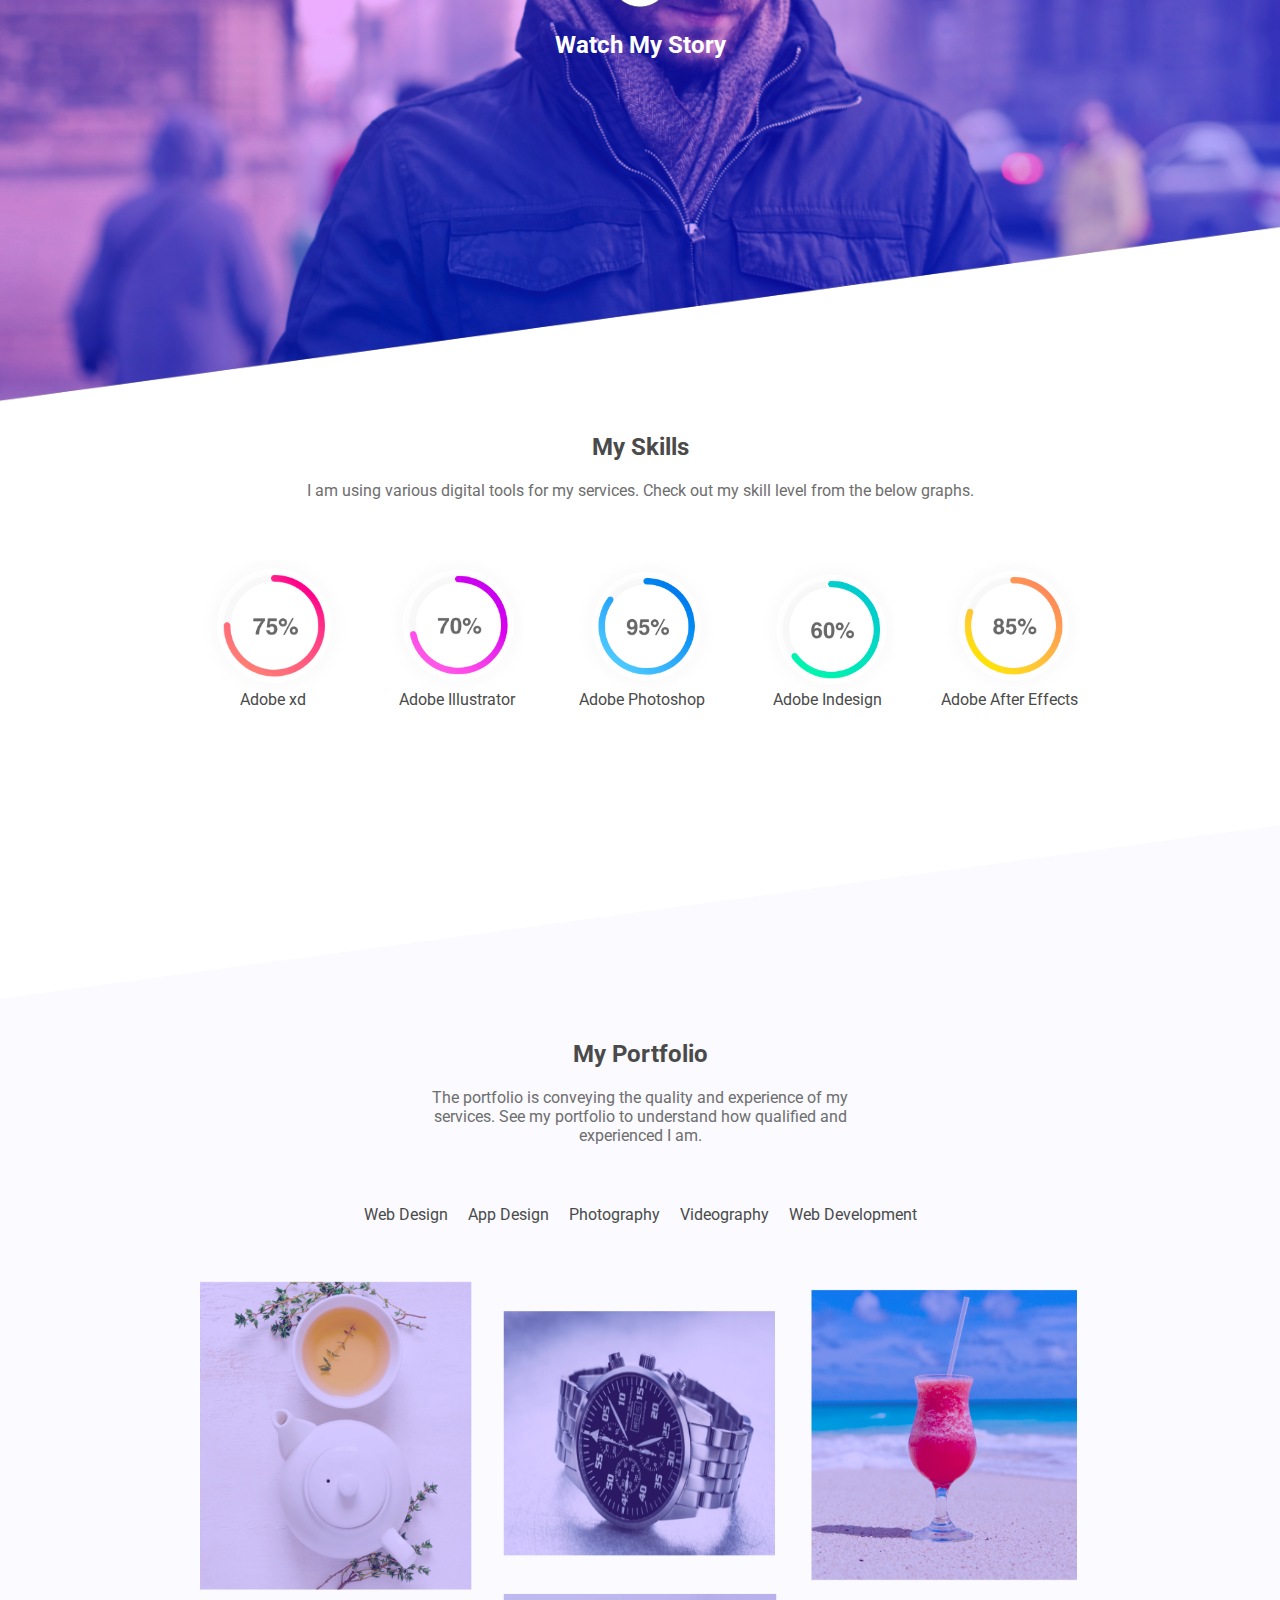
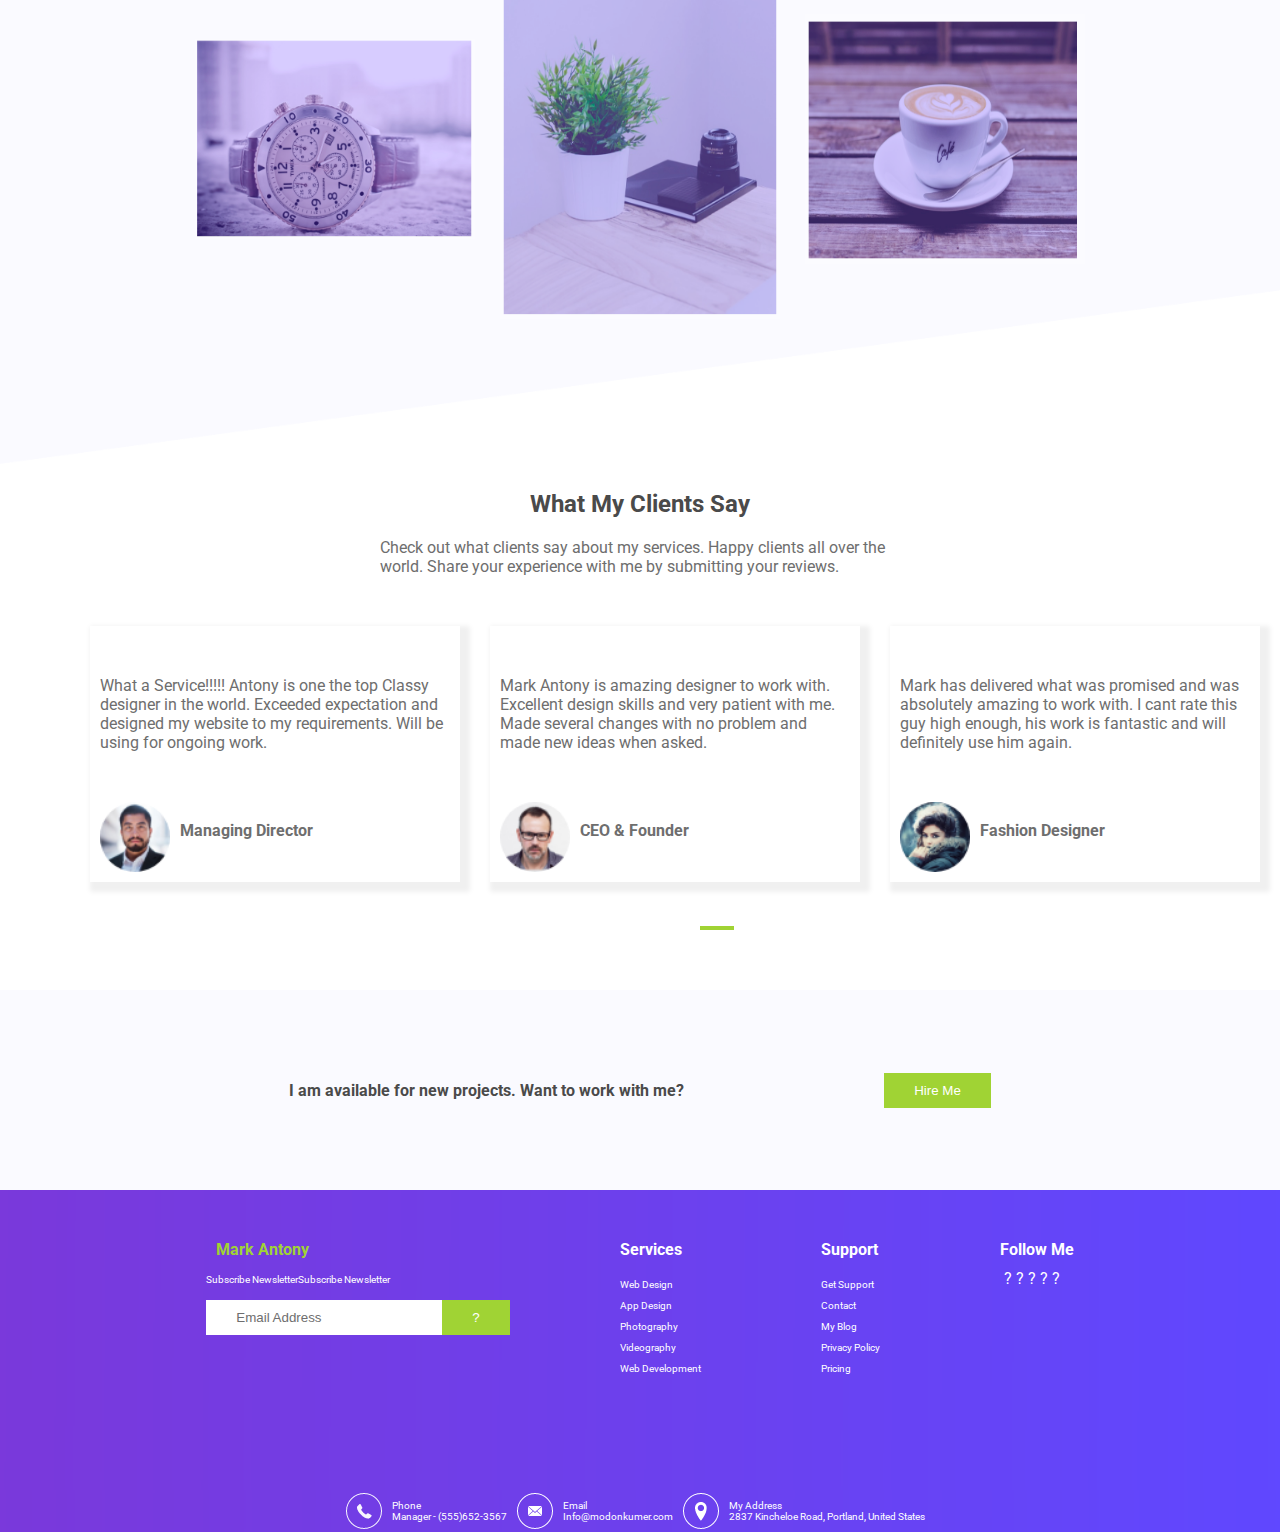
==== commit 2445b7d2: "Fixed images" ====
--- a/index.html
+++ b/index.html
@@ -55,7 +55,7 @@
         <div class="services2">
           <ul class="gridparent1">
             <li class="skills1">
-              <img src="/images/Union 4.png" alt="Picture of desktop" />
+              <img src="./images/Union 4.png" alt="Picture of desktop" />
               <h3>Web Design</h3>
               <p class="service1p">
                 All of my designs are modern and completely unique. I am up to
@@ -63,7 +63,7 @@
               </p>
             </li>
             <li class="skills1">
-              <img src="/images/Union 1.png" alt="Picture of camera" />
+              <img src="./images/Union 1.png" alt="Picture of camera" />
               <h3>Photography</h3>
               <p class="service1p">
                 Professional photography for event birthday parties or any other
@@ -71,7 +71,7 @@
               </p>
             </li>
             <li class="skills1">
-              <img src="/images/Union 2.png" alt="Picture of video recorder" />
+              <img src="./images/Union 2.png" alt="Picture of video recorder" />
               <h3>Videography</h3>
               <p class="service1p">
                 Standard video projects are usually between 5 to 30 minutes in
@@ -79,7 +79,7 @@
               </p>
             </li>
             <li class="skills1">
-              <img src="/images/Union 3.png" alt="Picture of code" />
+              <img src="./images/Union 3.png" alt="Picture of code" />
               <h3>Web Development</h3>
               <p class="service1p">
                 Website development service gives you a simple, quick and secure
@@ -91,7 +91,7 @@
       </section>
       <section class="seconds">
         <a href="#">
-          <img class="playbutton" src="/images/Group 8467.png" alt="" />
+          <img class="playbutton" src="./images/Group 8467.png" alt="" />
         </a>
         <h2 class="video">Watch My Story</h2>
       </section>
@@ -103,23 +103,23 @@
         </p>
         <ul class="skillgroup">
           <li class="myskills xd">
-            <img class="circles" src="/images/red.png" alt="red circle" />
+            <img class="circles" src="./images/red.png" alt="red circle" />
             Adobe xd
           </li>
           <li class="myskills">
-            <img class="circles" src="/images/purple.png" alt="purple circle" />
+            <img class="circles" src="./images/purple.png" alt="purple circle" />
             Adobe Illustrator
           </li>
           <li class="myskills">
-            <img class="circles" src="/images/blue.png" alt="blue cirlce" />
+            <img class="circles" src="./images/blue.png" alt="blue cirlce" />
             Adobe Photoshop
           </li>
           <li class="myskills">
-            <img class="circles" src="/images/green.png" alt="green circle" />
+            <img class="circles" src="./images/green.png" alt="green circle" />
             Adobe Indesign
           </li>
           <li class="myskills effects">
-            <img class="circles" src="/images/orange.png" alt="orange circle" />
+            <img class="circles" src="./images/orange.png" alt="orange circle" />
             Adobe After Effects
           </li>
         </ul>
@@ -151,16 +151,16 @@
           </li>
         </ul>
         <div class="imagegrid">
-          <img class="portimages1" src="/images/teacup.png" alt="Teacup" />
-          <img class="portimages2" src="/images/watch2.png" alt="watch" />
-          <img class="portimages3" src="/images/drink.png" alt="drink" />
-          <img class="portimages4" src="/images/watch1.png" alt="watch" />
+          <img class="portimages1" src="./images/teacup.png" alt="Teacup" />
+          <img class="portimages2" src="./images/watch2.png" alt="watch" />
+          <img class="portimages3" src="./images/drink.png" alt="drink" />
+          <img class="portimages4" src="./images/watch1.png" alt="watch" />
           <img
             class="portimages5"
-            src="/images/productivity.png"
+            src="./images/productivity.png"
             alt="plant and desk"
           />
-          <img class="portimages6" src="/images/coffee.png" alt="coffee" />
+          <img class="portimages6" src="./images/coffee.png" alt="coffee" />
         </div>
       </section>
       <section class="fifths">
@@ -182,7 +182,7 @@
               <div class="random">
                 <img
                   class="clientimage"
-                  src="/images/Mask Group 6.png"
+                  src="./images/Mask Group 6.png"
                   alt="Picture of man"
                 />
                 <h4>
@@ -200,7 +200,7 @@
               <div class="random">
                 <img
                   class="clientimage"
-                  src="/images/Mask Group 18.png"
+                  src="./images/Mask Group 18.png"
                   alt="Picture of man"
                 />
                 <h4>
@@ -218,7 +218,7 @@
               <div class="random">
                 <img
                   class="clientimage"
-                  src="/images/Mask Group 19.png"
+                  src="./images/Mask Group 19.png"
                   alt="Picture of woman"
                 />
                 <h4>
@@ -325,17 +325,17 @@
 
       <div class="contacts">
         <ul class="contactlistmain">
-          <img src="/images/phone1.png" alt="Phone" />
+          <img src="./images/phone1.png" alt="Phone" />
           <li class="contactlist">
             Phone<br />
             <span>Manager - (555)652-3567</span>
           </li>
-          <img src="/images/mail2.png" alt="mail" />
+          <img src="./images/mail2.png" alt="mail" />
           <li class="contactlist">
             Email <br />
             <span>Info@modonkumer.com</span>
           </li>
-          <img src="/images/map2.png" alt="map" />
+          <img src="./images/map2.png" alt="map" />
           <li class="contactlist">
             My Address <br />
             <span>2837 Kincheloe Road, Portland, United States</span>
--- a/style.css
+++ b/style.css
@@ -3,11 +3,11 @@
   padding: 0;
 }
 body {
-  /* height: 100%;  */
+  height: 100%; 
 }
 header {
-  background-image: url(./images/mask\group\17png),
-    url(./images/component\1\–\1png);
+  background-image: url(./images/Mask\ Group\ 17.png),
+    url(./images/Component\ 1\ –\ 1.png);
   position: relative;
   background-position: center;
   background-repeat: no-repeat;
@@ -106,8 +106,7 @@
   padding: 10px 30px;
   border: none;
 }
-.services2 {
-}
+
 .gridparent1 {
   display: grid;
   grid-template-columns: 300px 300px;
@@ -126,7 +125,7 @@
   float: right;
 }
 .seconds {
-  background-image: url(images/Video\pic.png), url(images/path\2834png);
+  background-image: url(./images/Video\ pic.png), url(./images/Path\ 2834.png);
   background-blend-mode: overlay;
   position: relative;
   background-position: center;
@@ -175,7 +174,7 @@
 }
 .fourths {
   text-align: center;
-  background-image: url(/images/path\2836png);
+  background-image: url(./images/Path\ 2836.png);
   background-size: cover;
   background-repeat: no-repeat;
   background-position: center;
@@ -302,7 +301,7 @@
   margin-left: 700px;
 }
 .six {
-  background-image: url(/images/path\8198png);
+  background-image: url(./images/Path\ 8198.png);
   background-size: cover;
   background-position: center;
   background-repeat: no-repeat;
@@ -321,7 +320,7 @@
   border: none;
 }
 .final {
-  background-image: url(/images/rectangle\115png);
+  background-image: url(./images/Rectangle\ 115.png);
   background-size: cover;
   background-position: center;
   background-repeat: no-repeat;
@@ -395,7 +394,7 @@
   margin-top: 10px;
 }
 .contacts {
-  background-image: url(images/rectangle\115png);
+  background-image: url(./images/Rectangle\ 115.png);
   background-size: cover;
   background-position: center;
   background-repeat: no-repeat;
